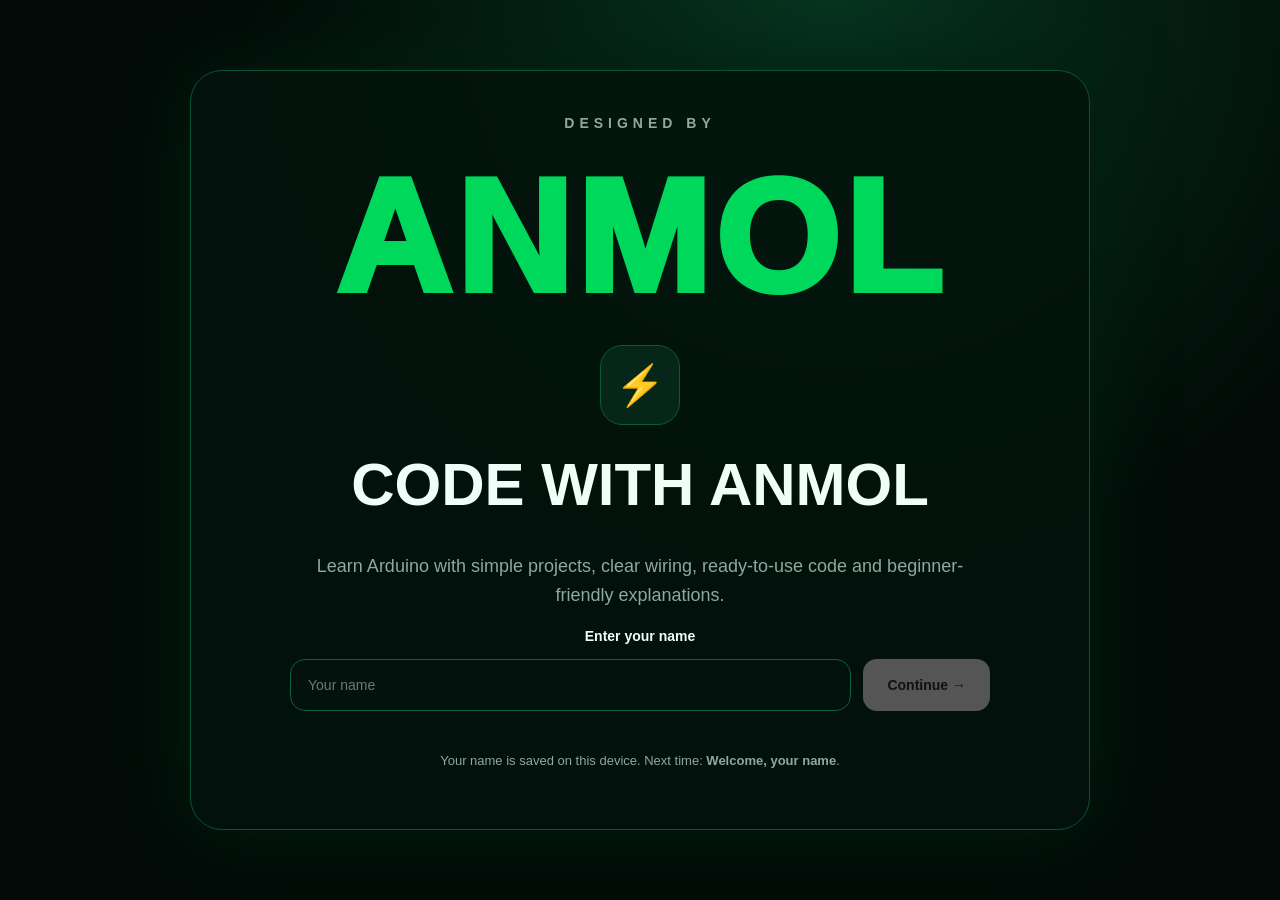
==== index.html @ 0a993381 "Update print statement from 'Hello' to 'Goodbye'" ====
<!doctype html><html lang="en"><head><meta charset="UTF-8"><meta name="viewport" content="width=device-width,initial-scale=1"><title>CODE WITH ANMOL</title><style>
:root{--bg:#03110b;--card:#061a11;--line:#08633f;--g:#00e676;--txt:#effff7;--muted:#8ea99d}*{box-sizing:border-box}body{margin:0;background:radial-gradient(circle at 65% 0,#073520,#020b07 48%);color:var(--txt);font:14px Arial,Segoe UI,sans-serif}.hidden{display:none!important}button,input,select{font:inherit}button{cursor:pointer}.intro{min-height:100vh;padding:20px;display:grid;place-items:center}.introbox{width:min(900px,100%);min-height:760px;border:1px solid #075535;border-radius:32px;background:#03130cdd;display:flex;flex-direction:column;justify-content:center;align-items:center;text-align:center;box-shadow:0 0 80px #001f12}.eyebrow{letter-spacing:5px;color:#91a99f;font-weight:800}.anmol{font-size:clamp(70px,15vw,160px);line-height:.9;font-weight:950;color:#00d85b;letter-spacing:5px;margin:35px 0}.bolt{font-size:40px;width:80px;height:80px;display:grid;place-items:center;border:1px solid #075b39;border-radius:22px;background:#062619;margin-bottom:25px}.intro h1{font-size:clamp(35px,6vw,60px);margin:0 0 15px}.intro p{max-width:700px;color:var(--muted);font-size:18px;line-height:1.6}.name{display:flex;gap:12px;width:min(700px,92%);margin-top:15px}.name input{flex:1;background:#03120c;border:1px solid var(--line);color:white;padding:17px;border-radius:15px;outline:0}.btn{border:0;border-radius:14px;padding:15px 24px;font-weight:900;background:#555;color:#111}.btn.active{background:var(--g)}.app{display:grid;grid-template-columns:220px 1fr 290px;min-height:100vh}.side{background:#02100b;border-right:1px solid #06432c;padding:18px;position:sticky;top:0;height:100vh}.brand{color:var(--g);font-size:19px;font-weight:950}.tag{color:var(--muted);font-size:12px;margin:5px 0 20px}.nav{display:grid;gap:5px}.nav button{border:0;background:transparent;color:#c8ddd5;text-align:left;padding:12px;border-radius:10px}.nav button:hover,.nav button.active{background:#073a27;color:var(--g)}.profile{position:absolute;bottom:18px;left:18px;right:18px;border:1px solid var(--line);padding:13px;border-radius:13px;color:var(--muted)}.profile b{color:#fff}.main{padding:20px;min-width:0}.top{display:flex;justify-content:space-between;align-items:center;margin-bottom:15px}.welcome{border:1px solid var(--line);background:#062218;border-radius:12px;padding:11px 16px;font-weight:800}.hero{display:flex;align-items:center;gap:30px;border:1px solid #08734a;border-radius:18px;padding:24px;background:linear-gradient(110deg,#051a11,#06301d);margin-bottom:16px}.hero h2{font-size:32px;color:var(--g);margin:8px 0}.hero p{color:var(--muted);line-height:1.6}.heroart{font-size:100px}.tools{display:grid;grid-template-columns:1fr 150px 150px;gap:10px;margin-bottom:18px}.tools input,.tools select{background:#04150e;color:#dfffee;border:1px solid var(--line);padding:12px;border-radius:11px;outline:0}.heading{display:flex;justify-content:space-between;margin:14px 0 10px}.heading h3{margin:0}.count{color:var(--muted)}.grid{display:grid;grid-template-columns:repeat(3,minmax(0,1fr));gap:14px}.card{border:1px solid #07613e;border-radius:14px;overflow:hidden;background:linear-gradient(150deg,#061c13,#03140e)}.card:hover{border-color:var(--g)}.pic{height:135px;display:grid;place-items:center;font-size:60px;background:linear-gradient(135deg,#0b3a25,#06140e)}.body{padding:13px}.badge{display:inline-block;background:var(--g);color:#00150a;border-radius:20px;padding:4px 8px;font-size:10px;font-weight:900}.card h4{margin:7px 0}.card p{color:var(--muted);line-height:1.45;font-size:12px}.chips{display:flex;flex-wrap:wrap;gap:4px}.chip{font-size:10px;color:#b8d2c7;border:1px solid #155b3d;background:#09291d;border-radius:7px;padding:4px 6px}.actions{display:flex;gap:6px;margin-top:11px}.small{flex:1;padding:8px;border:1px solid #086844;background:#061c13;color:#dfffee;border-radius:8px;font-size:11px}.small.primary{background:var(--g);color:#00150a;font-weight:900}.right{border-left:1px solid #06432c;background:#02100b;padding:18px}.sidecard{border:1px solid #08704a;background:#041810;border-radius:14px;padding:14px;margin-bottom:14px}.sidecard h3{color:var(--g);margin:0 0 10px}.status{color:#ff6969;font-size:12px;margin:7px 0}.status.ok{color:var(--g)}.connect{display:flex;gap:6px}.connect select{min-width:0;flex:1;background:#03140e;color:#fff;border:1px solid var(--line);border-radius:8px;padding:8px}.popular{display:grid;gap:5px}.popular button{border:0;background:transparent;color:#c8ddd5;text-align:left;padding:8px;border-radius:7px}.popular button:hover{background:#092a1e;color:var(--g)}.modal{position:fixed;inset:0;background:#000b;display:grid;place-items:center;padding:18px;z-index:20}.modalbox{width:min(900px,100%);max-height:92vh;overflow:auto;background:#061a11;border:1px solid #08734a;border-radius:18px;padding:20px}.modalhead{display:flex;justify-content:space-between}.close{background:#143427;color:#fff;border:0;border-radius:8px;padding:8px 12px}.details{display:grid;grid-template-columns:1fr 1fr;gap:12px}.detail{border:1px solid #075d3a;background:#03120c;border-radius:11px;padding:13px}.detail h4{color:var(--g);margin-top:0}.wire{padding:7px 0;border-bottom:1px solid #0a2d20;color:#cde3da}.code{white-space:pre;overflow:auto;background:#020b08;border-radius:9px;padding:14px;color:#c8f5dd;font:12px Consolas,monospace;line-height:1.5}.toast{position:fixed;right:18px;bottom:18px;background:#073a27;border:1px solid var(--g);padding:13px 17px;border-radius:10px;z-index:30}@media(max-width:1050px){.app{grid-template-columns:190px 1fr}.right{display:none}.grid{grid-template-columns:repeat(2,1fr)}}@media(max-width:700px){.app{display:block}.side{height:auto;position:static;border-right:0;border-bottom:1px solid #06432c}.nav{grid-template-columns:repeat(3,1fr)}.profile{display:none}.main{padding:12px}.tools{grid-template-columns:1fr}.grid{grid-template-columns:1fr}.heroart{display:none}.name{flex-direction:column}.details{grid-template-columns:1fr}}
</style></head><body>
<section id="intro" class="intro"><div class="introbox"><div class="eyebrow">DESIGNED BY</div><div class="anmol">ANMOL</div><div class="bolt">⚡</div><h1>CODE WITH ANMOL</h1><p>Learn Arduino with simple projects, clear wiring, ready-to-use code and beginner-friendly explanations.</p><b>Enter your name</b><div class="name"><input id="nameInput" placeholder="Your name" autocomplete="name"><button id="continue" class="btn" disabled>Continue →</button></div><p style="font-size:13px;margin-top:40px">Your name is saved on this device. Next time: <b>Welcome, your name</b>.</p></div></section>
<div id="app" class="app hidden"><aside class="side"><div class="brand">∞ CODE WITH ANMOL</div><div class="tag">Arduino Projects & Code Hub</div><div class="nav"><button class="active" data-cat="All">⌂ Home</button><button data-cat="All">▦ All Projects</button><button data-cat="Gate">⚙ Gates</button><button data-cat="Sensor">◉ Sensors</button><button data-cat="LED">● LEDs</button><button data-cat="Motor">◈ Motors</button><button data-cat="Display">▣ Displays</button><button data-cat="Security">♢ Security</button><button data-cat="Robot">♙ Robots</button><button data-cat="Home">⌂ Home Automation</button><button data-cat="Game">★ Games & Fun</button></div><div class="profile">👤<br><b id="sideName"></b><br><small>Your learning profile</small></div></aside>
<main class="main"><div class="top"><div class="brand">∞ CODE WITH ANMOL</div><div class="welcome">👋 Welcome, <span id="welcome"></span></div></div><section class="hero"><div style="flex:1"><b>🏠 Welcome to</b><h2>CODE WITH ANMOL</h2><p>Choose your Arduino board, pick a project, see components first, then open the complete code and wiring.</p></div><div class="heroart">🔌</div></section><div class="tools"><input id="search" placeholder="🔎 Search projects... e.g. servo gate, ultrasonic, LED"><select id="cat"><option>All</option><option>Gate</option><option>Sensor</option><option>LED</option><option>Motor</option><option>Display</option><option>Security</option><option>Robot</option><option>Home</option><option>Game</option></select><select id="board"><option>Arduino Uno</option><option>Arduino Nano</option><option>Arduino Mega</option></select></div><div class="heading"><h3>Featured & Popular Projects</h3><span id="count" class="count"></span></div><div id="grid" class="grid"></div></main>
<aside class="right"><div class="sidecard"><h3>🔌 Arduino Connection</h3><div id="status" class="status">● Not Connected</div><div class="connect"><select id="connectBoard"><option>Arduino Uno</option><option>Arduino Nano</option><option>Arduino Mega</option></select><button id="connect" class="small primary">Connect</button></div><small style="color:var(--muted);display:block;margin-top:8px">USB serial requires a supported desktop Chromium browser.</small></div><div class="sidecard"><h3>🔥 Popular Projects</h3><div id="popular" class="popular"></div></div><div class="sidecard"><h3>💡 New Projects</h3><div class="popular"><button>Smart Home Automation ›</button><button>Bluetooth LED Control ›</button><button>RFID Door Lock ›</button><button>Soil Moisture Detector ›</button><button>Mini Weather Station ›</button></div></div><div class="sidecard" style="text-align:center"><div style="font-size:38px">∞</div><b style="color:var(--g)">100+ PROJECT IDEAS</b><br><small style="color:var(--muted)">Free for everyone</small></div></aside></div>
<div id="modal" class="modal hidden"><div class="modalbox"><div class="modalhead"><div><span id="mbadge" class="badge"></span><h2 id="mtitle"></h2><p id="mdesc" style="color:var(--muted)"></p></div><button class="close" onclick="closeModal()">✕</button></div><div class="details"><div class="detail"><h4>🧰 Components</h4><div id="mcomp"></div></div><div class="detail"><h4>📌 How it works</h4><p id="mhow" style="color:#a7c3b7;line-height:1.6"></p></div></div><div class="detail" style="margin-top:12px"><h4>🔌 Wiring</h4><div id="mwire"></div></div><div class="detail" style="margin-top:12px"><h4>💻 Arduino Code</h4><pre id="mcode" class="code"></pre></div><button class="btn active" style="margin-top:12px" onclick="copyCode()">Copy Code</button></div></div><div id="toast" class="toast hidden"></div>
<script>
const P=[
['Servo Gate + 1 Ultrasonic','Gate','🚧','Automatic gate opens when an object comes near.',['Arduino Uno','Servo SG90','HC-SR04','Jumper wires'],['HC-SR04 VCC → 5V','HC-SR04 GND → GND','TRIG → D10','ECHO → D11','Servo signal → D9','Servo GND → GND'],`#include <Servo.h>\nServo gate;\nconst int trig=10,echo=11;\nvoid setup(){gate.attach(9);pinMode(trig,OUTPUT);pinMode(echo,INPUT);gate.write(0);}\nvoid loop(){\n digitalWrite(trig,LOW);delayMicroseconds(2);digitalWrite(trig,HIGH);delayMicroseconds(10);digitalWrite(trig,LOW);\n long us=pulseIn(echo,HIGH,30000); long cm=us*0.034/2;\n if(cm>0&&cm<30){gate.write(90);delay(1500);}else gate.write(0);\n}`],
['Servo Gate + 2 Ultrasonic','Gate','🚪','Two sensors detect vehicles from both sides.',['Arduino Uno','Servo','2 × HC-SR04','Jumper wires'],['Sensor 1 TRIG → D10','Sensor 1 ECHO → D11','Sensor 2 TRIG → D8','Sensor 2 ECHO → D12','Servo signal → D9','All GND → GND'],`#include <Servo.h>\nServo gate;\nlong cm(int t,int e){digitalWrite(t,LOW);delayMicroseconds(2);digitalWrite(t,HIGH);delayMicroseconds(10);digitalWrite(t,LOW);long u=pulseIn(e,HIGH,30000);return u?u*.034/2:999;}\nvoid setup(){gate.attach(9);pinMode(10,OUTPUT);pinMode(11,INPUT);pinMode(8,OUTPUT);pinMode(12,INPUT);gate.write(0);}\nvoid loop(){long a=cm(10,11),b=cm(8,12);if(a<30||b<30){gate.write(90);delay(1500);}else gate.write(0);}`],
['Automatic Street Light','LED','💡','LED turns on automatically when it gets dark.',['Arduino Uno','LDR','10k resistor','LED','220Ω resistor'],['LDR → 5V','LDR junction → A0','10k resistor A0 → GND','LED anode → D9 via 220Ω','LED cathode → GND'],`const int ldr=A0,led=9;\nvoid setup(){pinMode(led,OUTPUT);}\nvoid loop(){int light=analogRead(ldr);digitalWrite(led,light<500);delay(100);}`],
['Rain Detector + Buzzer','Sensor','🌧️','Detect rain and activate a buzzer.',['Arduino Uno','Rain sensor','Buzzer','LED'],['Rain VCC → 5V','Rain GND → GND','Rain AO → A0','Buzzer + → D8','Buzzer − → GND','LED anode → D9 via 220Ω'],`const int rain=A0,buzzer=8,led=9;\nvoid setup(){pinMode(buzzer,OUTPUT);pinMode(led,OUTPUT);}\nvoid loop(){bool wet=analogRead(rain)<600;digitalWrite(buzzer,wet);digitalWrite(led,wet);delay(200);}`],
['Ultrasonic Distance Meter','Sensor','📏','Measure distance using HC-SR04.',['Arduino Uno','HC-SR04','Serial Monitor'],['VCC → 5V','GND → GND','TRIG → D10','ECHO → D11'],`const int t=10,e=11;\nvoid setup(){pinMode(t,OUTPUT);pinMode(e,INPUT);Serial.begin(9600);}\nvoid loop(){digitalWrite(t,LOW);delayMicroseconds(2);digitalWrite(t,HIGH);delayMicroseconds(10);digitalWrite(t,LOW);long u=pulseIn(e,HIGH,30000);Serial.println(u*.034/2);delay(300);}`],
['Traffic Light','LED','🚦','Simple red, yellow and green traffic light.',['Arduino Uno','3 LEDs','3 × 220Ω resistors'],['Red → D8 via 220Ω','Yellow → D9 via 220Ω','Green → D10 via 220Ω','Cathodes → GND'],`int R=8,Y=9,G=10;\nvoid setup(){pinMode(R,OUTPUT);pinMode(Y,OUTPUT);pinMode(G,OUTPUT);}\nvoid loop(){digitalWrite(G,HIGH);delay(5000);digitalWrite(G,LOW);digitalWrite(Y,HIGH);delay(1500);digitalWrite(Y,LOW);digitalWrite(R,HIGH);delay(5000);digitalWrite(R,LOW);}`],
['Servo Motor Tester','Motor','⚙️','Control a servo with a potentiometer.',['Arduino Uno','Servo SG90','10k potentiometer'],['Pot middle → A0','Pot outer → 5V/GND','Servo signal → D9','Servo GND → GND'],`#include <Servo.h>\nServo s;\nvoid setup(){s.attach(9);}\nvoid loop(){s.write(map(analogRead(A0),0,1023,0,180));delay(15);}`],
['Button Controlled LED','LED','🔘','Press a button to turn an LED on.',['Arduino Uno','Push button','LED','220Ω resistor'],['Button → D2 and GND','LED anode → D9 via 220Ω','LED cathode → GND'],`const int b=2,led=9;\nvoid setup(){pinMode(b,INPUT_PULLUP);pinMode(led,OUTPUT);}\nvoid loop(){digitalWrite(led,digitalRead(b)==LOW);}`],
['PIR Motion Alarm','Security','🚨','Detect motion and sound a buzzer.',['Arduino Uno','PIR HC-SR501','Buzzer','LED'],['PIR VCC → 5V','PIR GND → GND','PIR OUT → D2','Buzzer + → D8','LED → D9 via 220Ω'],`const int pir=2,bz=8,led=9;\nvoid setup(){pinMode(pir,INPUT);pinMode(bz,OUTPUT);pinMode(led,OUTPUT);}\nvoid loop(){bool m=digitalRead(pir);digitalWrite(bz,m);digitalWrite(led,m);}`],
['Soil Moisture Detector','Home','🌱','Warn when a plant needs water.',['Arduino Uno','Soil sensor','LED','Buzzer'],['Sensor VCC → 5V','GND → GND','AO → A0','LED → D9 via 220Ω','Buzzer → D8'],`int soil=A0;\nvoid setup(){pinMode(8,OUTPUT);pinMode(9,OUTPUT);}\nvoid loop(){bool dry=analogRead(soil)>650;digitalWrite(8,dry);digitalWrite(9,dry);}`],
['Potentiometer LED Dimmer','LED','🎚️','Use a knob to control LED brightness.',['Arduino Uno','10k potentiometer','LED','220Ω resistor'],['Pot middle → A0','Pot outer → 5V/GND','LED anode → D9 via 220Ω','LED cathode → GND'],`void setup(){pinMode(9,OUTPUT);}\nvoid loop(){analogWrite(9,map(analogRead(A0),0,1023,0,255));}`],
['Automatic Door PIR + Servo','Security','🚪','Motion opens a small servo door.',['Arduino Uno','PIR sensor','Servo'],['PIR VCC → 5V','PIR GND → GND','PIR OUT → D2','Servo signal → D9','Servo GND → GND'],`#include <Servo.h>\nServo door;\nvoid setup(){door.attach(9);pinMode(2,INPUT);door.write(0);}\nvoid loop(){if(digitalRead(2)){door.write(90);delay(2500);door.write(0);}}`],
['RGB LED Color Mixer','LED','🌈','Mix RGB channels using potentiometers.',['Arduino Uno','RGB LED','3 × 220Ω','3 potentiometers'],['R → D9 via 220Ω','G → D10 via 220Ω','B → D11 via 220Ω','Pot wipers → A0,A1,A2','Common cathode → GND'],`void setup(){pinMode(9,OUTPUT);pinMode(10,OUTPUT);pinMode(11,OUTPUT);}\nvoid loop(){analogWrite(9,map(analogRead(A0),0,1023,0,255));analogWrite(10,map(analogRead(A1),0,1023,0,255));analogWrite(11,map(analogRead(A2),0,1023,0,255));}`],
['Buzzer Doorbell','Home','🔔','Press a button to play a doorbell tone.',['Arduino Uno','Push button','Buzzer'],['Button → D2 and GND','Buzzer + → D8','Buzzer − → GND'],`void setup(){pinMode(2,INPUT_PULLUP);}\nvoid loop(){if(!digitalRead(2)){tone(8,1000,200);delay(220);tone(8,1400,250);delay(300);}}`],
['Parking Sensor','Sensor','🅿️','Distance warning using LEDs and buzzer.',['Arduino Uno','HC-SR04','3 LEDs','Buzzer'],['TRIG → D10','ECHO → D11','Green → D5','Yellow → D6','Red → D7','Buzzer → D8'],`long cm(){digitalWrite(10,LOW);delayMicroseconds(2);digitalWrite(10,HIGH);delayMicroseconds(10);digitalWrite(10,LOW);return pulseIn(11,HIGH)*.034/2;}\nvoid setup(){pinMode(10,OUTPUT);pinMode(11,INPUT);for(int p=5;p<=8;p++)pinMode(p,OUTPUT);}\nvoid loop(){long d=cm();for(int p=5;p<=7;p++)digitalWrite(p,LOW);noTone(8);if(d<10){digitalWrite(7,HIGH);tone(8,1500);}else if(d<25)digitalWrite(6,HIGH);else digitalWrite(5,HIGH);}`],
['LED Chase Effect','Game','✨','Eight LEDs create a running light.',['Arduino Uno','8 LEDs','8 × 220Ω resistors'],['LEDs anodes → D2-D9 via 220Ω','Cathodes → GND'],`int p[]={2,3,4,5,6,7,8,9};\nvoid setup(){for(int i=0;i<8;i++)pinMode(p[i],OUTPUT);}\nvoid loop(){for(int i=0;i<8;i++){digitalWrite(p[i],1);delay(80);digitalWrite(p[i],0);}for(int i=6;i>0;i--){digitalWrite(p[i],1);delay(80);digitalWrite(p[i],0);}}`],
['Touch Sensor LED','Home','👆','Touch TTP223 to switch an LED.',['Arduino Uno','TTP223','LED','220Ω resistor'],['TTP223 VCC → 5V','GND → GND','OUT → D2','LED → D9 via 220Ω'],`void setup(){pinMode(2,INPUT);pinMode(9,OUTPUT);}\nvoid loop(){digitalWrite(9,digitalRead(2));}`],
['Servo Sweep','Motor','🔄','Smoothly move a servo from 0 to 180 degrees.',['Arduino Uno','Servo SG90'],['Signal → D9','VCC → 5V/external supply','GND → GND'],`#include <Servo.h>\nServo s;\nvoid setup(){s.attach(9);}\nvoid loop(){for(int a=0;a<=180;a++){s.write(a);delay(10);}for(int a=180;a>=0;a--){s.write(a);delay(10);}}`],
['Serial LED Control','Game','⌨️','Type ON or OFF in Serial Monitor.',['Arduino Uno','LED','220Ω resistor'],['LED anode → D13','LED cathode → GND'],`void setup(){pinMode(13,OUTPUT);Serial.begin(9600);}\nvoid loop(){if(Serial.available()){String s=Serial.readStringUntil('\\n');s.trim();s.toUpperCase();if(s=="ON")digitalWrite(13,HIGH);if(s=="OFF")digitalWrite(13,LOW);}}`],
['DHT11 Temperature Monitor','Display','🌡️','Read temperature and humidity from DHT11.',['Arduino Uno','DHT11','16x2 LCD optional'],['DHT VCC → 5V','DHT GND → GND','DHT DATA → D2'],`// Install the DHT sensor library first.\n#include <DHT.h>\nDHT dht(2,DHT11);\nvoid setup(){Serial.begin(9600);dht.begin();}\nvoid loop(){Serial.print("Temp: ");Serial.println(dht.readTemperature());delay(2000);}`],
['Bluetooth LED Control','Home','📱','Control an LED from a Bluetooth serial module.',['Arduino Uno','HC-05/HC-06','LED','220Ω resistor'],['HC-05 VCC → 5V','GND → GND','TX → Arduino RX (use proper level shifting as needed)','LED → D13'],`void setup(){pinMode(13,OUTPUT);Serial.begin(9600);}\nvoid loop(){if(Serial.available()){char c=Serial.read();if(c=='1')digitalWrite(13,HIGH);if(c=='0')digitalWrite(13,LOW);}}`],
['Line Following Robot','Robot','🤖','Basic two-sensor line follower using an L298N.',['Arduino Uno','L298N','2 IR sensors','2 DC motors','Battery'],['IR left OUT → D2','IR right OUT → D3','L298N IN1/IN2 → D8/D9','L298N IN3/IN4 → D10/D11','Motor outputs → motors','Common GND → GND'],`const int L=2,R=3;\nvoid setup(){pinMode(L,INPUT);pinMode(R,INPUT);for(int p=8;p<=11;p++)pinMode(p,OUTPUT);}\nvoid loop(){int l=digitalRead(L),r=digitalRead(R);if(l==0&&r==0)forward();else if(l==0)left();else if(r==0)right();else stopMotors();}\nvoid forward(){digitalWrite(8,1);digitalWrite(9,0);digitalWrite(10,1);digitalWrite(11,0);}\nvoid left(){digitalWrite(8,0);digitalWrite(9,0);digitalWrite(10,1);digitalWrite(11,0);}\nvoid right(){digitalWrite(8,1);digitalWrite(9,0);digitalWrite(10,0);digitalWrite(11,0);}\nvoid stopMotors(){for(int p=8;p<=11;p++)digitalWrite(p,0);}`]
];
let codeNow='';const intro=document.getElementById('intro'),app=document.getElementById('app');function enter(n){localStorage.setItem('anmolName',n);document.getElementById('welcome').textContent=n;document.getElementById('sideName').textContent=n.toUpperCase();intro.classList.add('hidden');app.classList.remove('hidden')};const old=localStorage.getItem('anmolName');if(old)enter(old);document.getElementById('nameInput').oninput=e=>{document.getElementById('continue').disabled=!e.target.value.trim();document.getElementById('continue').classList.toggle('active',!!e.target.value.trim())};document.getElementById('continue').onclick=()=>enter(document.getElementById('nameInput').value.trim());
const grid=document.getElementById('grid'),search=document.getElementById('search'),cat=document.getElementById('cat');function render(){let q=search.value.toLowerCase(),c=cat.value;let list=P.filter(x=>(c==='All'||x[1]===c)&&(x[0].toLowerCase().includes(q)||x[3].toLowerCase().includes(q)||x[4].join(' ').toLowerCase().includes(q)));document.getElementById('count').textContent=list.length+' projects';grid.innerHTML=list.map((p,i)=>`<article class="card"><div class="pic">${p[2]}</div><div class="body">${i<4?'<span class="badge">FEATURED</span>':''}<h4>${p[0]}</h4><p>${p[3]}</p><b style="font-size:11px">🧰 Components</b><div class="chips">${p[4].map(x=>`<span class="chip">${x}</span>`).join('')}</div><div class="actions"><button class="small" onclick="openProject(${P.indexOf(p)})">📄 Code</button><button class="small" onclick="openProject(${P.indexOf(p)})">🔌 Wiring</button><button class="small primary" onclick="openProject(${P.indexOf(p)})">View →</button></div></div></article>`).join('')||'<div style="grid-column:1/-1" class="detail">No project found.</div>'}search.oninput=render;cat.onchange=render;document.querySelectorAll('.nav button').forEach(b=>b.onclick=()=>{document.querySelectorAll('.nav button').forEach(x=>x.classList.remove('active'));b.classList.add('active');cat.value=b.dataset.cat;render()});
function openProject(i){let p=P[i];document.getElementById('mbadge').textContent=p[1];document.getElementById('mtitle').textContent=p[0];document.getElementById('mdesc').textContent=p[3];document.getElementById('mcomp').innerHTML=p[4].map(x=>`<span class="chip" style="display:inline-block;margin:3px">${x}</span>`).join('');document.getElementById('mhow').textContent='Connect the components exactly as shown, select your board, upload the code, then test the project step by step.';document.getElementById('mwire').innerHTML=p[5].map(x=>`<div class="wire">🔗 ${x}</div>`).join('');document.getElementById('mcode').textContent=p[6];codeNow=p[6];document.getElementById('modal').classList.remove('hidden')}function closeModal(){document.getElementById('modal').classList.add('hidden')}function copyCode(){navigator.clipboard?.writeText(codeNow);toast('Code copied!')}function toast(s){let t=document.getElementById('toast');t.textContent=s;t.classList.remove('hidden');setTimeout(()=>t.classList.add('hidden'),2000)}document.getElementById('popular').innerHTML=P.slice(0,5).map((p,i)=>`<button onclick="openProject(${i})">${p[2]} ${p[0]} ›</button>`).join('');
let port=null;document.getElementById('connect').onclick=async()=>{if(!('serial' in navigator)){toast('Web Serial is not supported here. Use Chrome/Edge on desktop.');return}try{if(port){await port.close();port=null;document.getElementById('status').textContent='● Not Connected';document.getElementById('status').classList.remove('ok');document.getElementById('connect').textContent='Connect';return}port=await navigator.serial.requestPort();await port.open({baudRate:9600});document.getElementById('status').textContent='● Arduino Connected';document.getElementById('status').classList.add('ok');document.getElementById('connect').textContent='Disconnect';toast('Your Arduino is connected!')}catch(e){toast('Connection cancelled or failed.')}};
render();
</script></body></html>
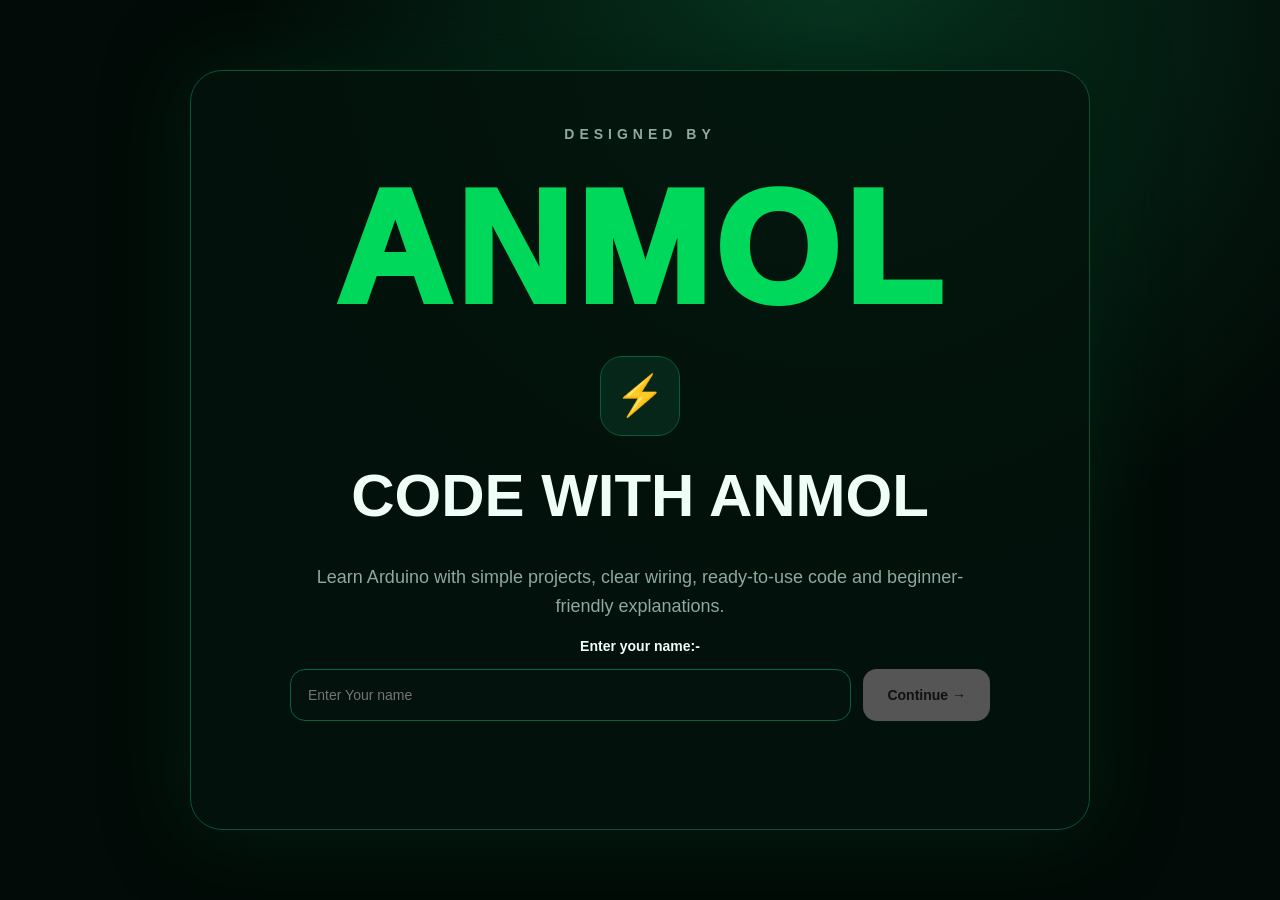
==== commit dd421419: "Revise intro section and update sidebar project ideas Updated the introduction section and adjusted " ====
--- a/index.html
+++ b/index.html
@@ -1,10 +1,10 @@
 <!doctype html><html lang="en"><head><meta charset="UTF-8"><meta name="viewport" content="width=device-width,initial-scale=1"><title>CODE WITH ANMOL</title><style>
 :root{--bg:#03110b;--card:#061a11;--line:#08633f;--g:#00e676;--txt:#effff7;--muted:#8ea99d}*{box-sizing:border-box}body{margin:0;background:radial-gradient(circle at 65% 0,#073520,#020b07 48%);color:var(--txt);font:14px Arial,Segoe UI,sans-serif}.hidden{display:none!important}button,input,select{font:inherit}button{cursor:pointer}.intro{min-height:100vh;padding:20px;display:grid;place-items:center}.introbox{width:min(900px,100%);min-height:760px;border:1px solid #075535;border-radius:32px;background:#03130cdd;display:flex;flex-direction:column;justify-content:center;align-items:center;text-align:center;box-shadow:0 0 80px #001f12}.eyebrow{letter-spacing:5px;color:#91a99f;font-weight:800}.anmol{font-size:clamp(70px,15vw,160px);line-height:.9;font-weight:950;color:#00d85b;letter-spacing:5px;margin:35px 0}.bolt{font-size:40px;width:80px;height:80px;display:grid;place-items:center;border:1px solid #075b39;border-radius:22px;background:#062619;margin-bottom:25px}.intro h1{font-size:clamp(35px,6vw,60px);margin:0 0 15px}.intro p{max-width:700px;color:var(--muted);font-size:18px;line-height:1.6}.name{display:flex;gap:12px;width:min(700px,92%);margin-top:15px}.name input{flex:1;background:#03120c;border:1px solid var(--line);color:white;padding:17px;border-radius:15px;outline:0}.btn{border:0;border-radius:14px;padding:15px 24px;font-weight:900;background:#555;color:#111}.btn.active{background:var(--g)}.app{display:grid;grid-template-columns:220px 1fr 290px;min-height:100vh}.side{background:#02100b;border-right:1px solid #06432c;padding:18px;position:sticky;top:0;height:100vh}.brand{color:var(--g);font-size:19px;font-weight:950}.tag{color:var(--muted);font-size:12px;margin:5px 0 20px}.nav{display:grid;gap:5px}.nav button{border:0;background:transparent;color:#c8ddd5;text-align:left;padding:12px;border-radius:10px}.nav button:hover,.nav button.active{background:#073a27;color:var(--g)}.profile{position:absolute;bottom:18px;left:18px;right:18px;border:1px solid var(--line);padding:13px;border-radius:13px;color:var(--muted)}.profile b{color:#fff}.main{padding:20px;min-width:0}.top{display:flex;justify-content:space-between;align-items:center;margin-bottom:15px}.welcome{border:1px solid var(--line);background:#062218;border-radius:12px;padding:11px 16px;font-weight:800}.hero{display:flex;align-items:center;gap:30px;border:1px solid #08734a;border-radius:18px;padding:24px;background:linear-gradient(110deg,#051a11,#06301d);margin-bottom:16px}.hero h2{font-size:32px;color:var(--g);margin:8px 0}.hero p{color:var(--muted);line-height:1.6}.heroart{font-size:100px}.tools{display:grid;grid-template-columns:1fr 150px 150px;gap:10px;margin-bottom:18px}.tools input,.tools select{background:#04150e;color:#dfffee;border:1px solid var(--line);padding:12px;border-radius:11px;outline:0}.heading{display:flex;justify-content:space-between;margin:14px 0 10px}.heading h3{margin:0}.count{color:var(--muted)}.grid{display:grid;grid-template-columns:repeat(3,minmax(0,1fr));gap:14px}.card{border:1px solid #07613e;border-radius:14px;overflow:hidden;background:linear-gradient(150deg,#061c13,#03140e)}.card:hover{border-color:var(--g)}.pic{height:135px;display:grid;place-items:center;font-size:60px;background:linear-gradient(135deg,#0b3a25,#06140e)}.body{padding:13px}.badge{display:inline-block;background:var(--g);color:#00150a;border-radius:20px;padding:4px 8px;font-size:10px;font-weight:900}.card h4{margin:7px 0}.card p{color:var(--muted);line-height:1.45;font-size:12px}.chips{display:flex;flex-wrap:wrap;gap:4px}.chip{font-size:10px;color:#b8d2c7;border:1px solid #155b3d;background:#09291d;border-radius:7px;padding:4px 6px}.actions{display:flex;gap:6px;margin-top:11px}.small{flex:1;padding:8px;border:1px solid #086844;background:#061c13;color:#dfffee;border-radius:8px;font-size:11px}.small.primary{background:var(--g);color:#00150a;font-weight:900}.right{border-left:1px solid #06432c;background:#02100b;padding:18px}.sidecard{border:1px solid #08704a;background:#041810;border-radius:14px;padding:14px;margin-bottom:14px}.sidecard h3{color:var(--g);margin:0 0 10px}.status{color:#ff6969;font-size:12px;margin:7px 0}.status.ok{color:var(--g)}.connect{display:flex;gap:6px}.connect select{min-width:0;flex:1;background:#03140e;color:#fff;border:1px solid var(--line);border-radius:8px;padding:8px}.popular{display:grid;gap:5px}.popular button{border:0;background:transparent;color:#c8ddd5;text-align:left;padding:8px;border-radius:7px}.popular button:hover{background:#092a1e;color:var(--g)}.modal{position:fixed;inset:0;background:#000b;display:grid;place-items:center;padding:18px;z-index:20}.modalbox{width:min(900px,100%);max-height:92vh;overflow:auto;background:#061a11;border:1px solid #08734a;border-radius:18px;padding:20px}.modalhead{display:flex;justify-content:space-between}.close{background:#143427;color:#fff;border:0;border-radius:8px;padding:8px 12px}.details{display:grid;grid-template-columns:1fr 1fr;gap:12px}.detail{border:1px solid #075d3a;background:#03120c;border-radius:11px;padding:13px}.detail h4{color:var(--g);margin-top:0}.wire{padding:7px 0;border-bottom:1px solid #0a2d20;color:#cde3da}.code{white-space:pre;overflow:auto;background:#020b08;border-radius:9px;padding:14px;color:#c8f5dd;font:12px Consolas,monospace;line-height:1.5}.toast{position:fixed;right:18px;bottom:18px;background:#073a27;border:1px solid var(--g);padding:13px 17px;border-radius:10px;z-index:30}@media(max-width:1050px){.app{grid-template-columns:190px 1fr}.right{display:none}.grid{grid-template-columns:repeat(2,1fr)}}@media(max-width:700px){.app{display:block}.side{height:auto;position:static;border-right:0;border-bottom:1px solid #06432c}.nav{grid-template-columns:repeat(3,1fr)}.profile{display:none}.main{padding:12px}.tools{grid-template-columns:1fr}.grid{grid-template-columns:1fr}.heroart{display:none}.name{flex-direction:column}.details{grid-template-columns:1fr}}
 </style></head><body>
-<section id="intro" class="intro"><div class="introbox"><div class="eyebrow">DESIGNED BY</div><div class="anmol">ANMOL</div><div class="bolt">⚡</div><h1>CODE WITH ANMOL</h1><p>Learn Arduino with simple projects, clear wiring, ready-to-use code and beginner-friendly explanations.</p><b>Enter your name</b><div class="name"><input id="nameInput" placeholder="Your name" autocomplete="name"><button id="continue" class="btn" disabled>Continue →</button></div><p style="font-size:13px;margin-top:40px">Your name is saved on this device. Next time: <b>Welcome, your name</b>.</p></div></section>
+<section id="intro" class="intro"><div class="introbox"><div class="eyebrow">DESIGNED BY</div><div class="anmol">ANMOL</div><div class="bolt">⚡</div><h1>CODE WITH ANMOL</h1><p>Learn Arduino with simple projects, clear wiring, ready-to-use code and beginner-friendly explanations.</p><b>Enter your name:-</b><div class="name"><input id="nameInput" placeholder="Enter Your name" autocomplete="name"><button id="continue" class="btn" disabled>Continue →</button></div><p style="font-size:13px;margin-top:40px"> <b></b></p></div></section>
 <div id="app" class="app hidden"><aside class="side"><div class="brand">∞ CODE WITH ANMOL</div><div class="tag">Arduino Projects & Code Hub</div><div class="nav"><button class="active" data-cat="All">⌂ Home</button><button data-cat="All">▦ All Projects</button><button data-cat="Gate">⚙ Gates</button><button data-cat="Sensor">◉ Sensors</button><button data-cat="LED">● LEDs</button><button data-cat="Motor">◈ Motors</button><button data-cat="Display">▣ Displays</button><button data-cat="Security">♢ Security</button><button data-cat="Robot">♙ Robots</button><button data-cat="Home">⌂ Home Automation</button><button data-cat="Game">★ Games & Fun</button></div><div class="profile">👤<br><b id="sideName"></b><br><small>Your learning profile</small></div></aside>
 <main class="main"><div class="top"><div class="brand">∞ CODE WITH ANMOL</div><div class="welcome">👋 Welcome, <span id="welcome"></span></div></div><section class="hero"><div style="flex:1"><b>🏠 Welcome to</b><h2>CODE WITH ANMOL</h2><p>Choose your Arduino board, pick a project, see components first, then open the complete code and wiring.</p></div><div class="heroart">🔌</div></section><div class="tools"><input id="search" placeholder="🔎 Search projects... e.g. servo gate, ultrasonic, LED"><select id="cat"><option>All</option><option>Gate</option><option>Sensor</option><option>LED</option><option>Motor</option><option>Display</option><option>Security</option><option>Robot</option><option>Home</option><option>Game</option></select><select id="board"><option>Arduino Uno</option><option>Arduino Nano</option><option>Arduino Mega</option></select></div><div class="heading"><h3>Featured & Popular Projects</h3><span id="count" class="count"></span></div><div id="grid" class="grid"></div></main>
-<aside class="right"><div class="sidecard"><h3>🔌 Arduino Connection</h3><div id="status" class="status">● Not Connected</div><div class="connect"><select id="connectBoard"><option>Arduino Uno</option><option>Arduino Nano</option><option>Arduino Mega</option></select><button id="connect" class="small primary">Connect</button></div><small style="color:var(--muted);display:block;margin-top:8px">USB serial requires a supported desktop Chromium browser.</small></div><div class="sidecard"><h3>🔥 Popular Projects</h3><div id="popular" class="popular"></div></div><div class="sidecard"><h3>💡 New Projects</h3><div class="popular"><button>Smart Home Automation ›</button><button>Bluetooth LED Control ›</button><button>RFID Door Lock ›</button><button>Soil Moisture Detector ›</button><button>Mini Weather Station ›</button></div></div><div class="sidecard" style="text-align:center"><div style="font-size:38px">∞</div><b style="color:var(--g)">100+ PROJECT IDEAS</b><br><small style="color:var(--muted)">Free for everyone</small></div></aside></div>
+<aside class="right"><div class="sidecard"><h3>🔌 Arduino Connection</h3><div id="status" class="status">● Not Connected</div><div class="connect"><select id="connectBoard"><option>Arduino Uno</option><option>Arduino Nano</option><option>Arduino Mega</option></select><button id="connect" class="small primary">Connect</button></div><small style="color:var(--muted);display:block;margin-top:8px">USB serial requires a supported desktop Chromium browser.</small></div><div class="sidecard"><h3>🔥 Popular Projects</h3><div id="popular" class="popular"></div></div><div class="sidecard"><h3>💡 New Projects</h3><div class="popular"><button>Smart Home Automation ›</button><button>Bluetooth LED Control ›</button><button>RFID Door Lock ›</button><button>Soil Moisture Detector ›</button><button>Mini Weather Station ›</button></div></div><div class="sidecard" style="text-align:center"><div style="font-size:38px">∞</div><b style="color:var(--g)">10+ PROJECT IDEAS</b><br><small style="color:var(--muted)">Free for everyone</small></div></aside></div>
 <div id="modal" class="modal hidden"><div class="modalbox"><div class="modalhead"><div><span id="mbadge" class="badge"></span><h2 id="mtitle"></h2><p id="mdesc" style="color:var(--muted)"></p></div><button class="close" onclick="closeModal()">✕</button></div><div class="details"><div class="detail"><h4>🧰 Components</h4><div id="mcomp"></div></div><div class="detail"><h4>📌 How it works</h4><p id="mhow" style="color:#a7c3b7;line-height:1.6"></p></div></div><div class="detail" style="margin-top:12px"><h4>🔌 Wiring</h4><div id="mwire"></div></div><div class="detail" style="margin-top:12px"><h4>💻 Arduino Code</h4><pre id="mcode" class="code"></pre></div><button class="btn active" style="margin-top:12px" onclick="copyCode()">Copy Code</button></div></div><div id="toast" class="toast hidden"></div>
 <script>
 const P=[
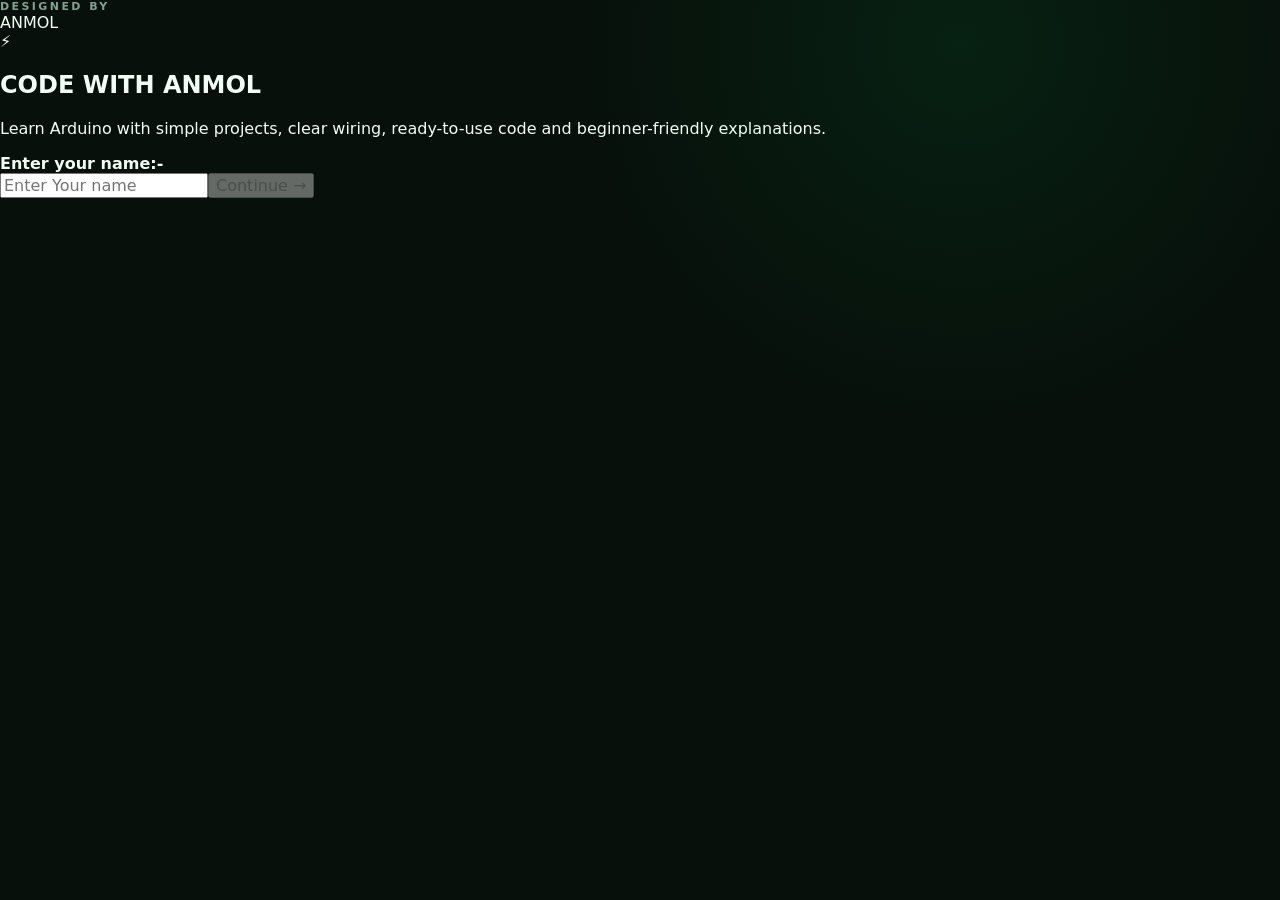
==== commit 46cea379: "Refactor index.html for improved layout and styling Refactor HTML structure and update styling for b" ====
--- a/index.html
+++ b/index.html
@@ -1,39 +1,9 @@
-<!doctype html><html lang="en"><head><meta charset="UTF-8"><meta name="viewport" content="width=device-width,initial-scale=1"><title>CODE WITH ANMOL</title><style>
-:root{--bg:#03110b;--card:#061a11;--line:#08633f;--g:#00e676;--txt:#effff7;--muted:#8ea99d}*{box-sizing:border-box}body{margin:0;background:radial-gradient(circle at 65% 0,#073520,#020b07 48%);color:var(--txt);font:14px Arial,Segoe UI,sans-serif}.hidden{display:none!important}button,input,select{font:inherit}button{cursor:pointer}.intro{min-height:100vh;padding:20px;display:grid;place-items:center}.introbox{width:min(900px,100%);min-height:760px;border:1px solid #075535;border-radius:32px;background:#03130cdd;display:flex;flex-direction:column;justify-content:center;align-items:center;text-align:center;box-shadow:0 0 80px #001f12}.eyebrow{letter-spacing:5px;color:#91a99f;font-weight:800}.anmol{font-size:clamp(70px,15vw,160px);line-height:.9;font-weight:950;color:#00d85b;letter-spacing:5px;margin:35px 0}.bolt{font-size:40px;width:80px;height:80px;display:grid;place-items:center;border:1px solid #075b39;border-radius:22px;background:#062619;margin-bottom:25px}.intro h1{font-size:clamp(35px,6vw,60px);margin:0 0 15px}.intro p{max-width:700px;color:var(--muted);font-size:18px;line-height:1.6}.name{display:flex;gap:12px;width:min(700px,92%);margin-top:15px}.name input{flex:1;background:#03120c;border:1px solid var(--line);color:white;padding:17px;border-radius:15px;outline:0}.btn{border:0;border-radius:14px;padding:15px 24px;font-weight:900;background:#555;color:#111}.btn.active{background:var(--g)}.app{display:grid;grid-template-columns:220px 1fr 290px;min-height:100vh}.side{background:#02100b;border-right:1px solid #06432c;padding:18px;position:sticky;top:0;height:100vh}.brand{color:var(--g);font-size:19px;font-weight:950}.tag{color:var(--muted);font-size:12px;margin:5px 0 20px}.nav{display:grid;gap:5px}.nav button{border:0;background:transparent;color:#c8ddd5;text-align:left;padding:12px;border-radius:10px}.nav button:hover,.nav button.active{background:#073a27;color:var(--g)}.profile{position:absolute;bottom:18px;left:18px;right:18px;border:1px solid var(--line);padding:13px;border-radius:13px;color:var(--muted)}.profile b{color:#fff}.main{padding:20px;min-width:0}.top{display:flex;justify-content:space-between;align-items:center;margin-bottom:15px}.welcome{border:1px solid var(--line);background:#062218;border-radius:12px;padding:11px 16px;font-weight:800}.hero{display:flex;align-items:center;gap:30px;border:1px solid #08734a;border-radius:18px;padding:24px;background:linear-gradient(110deg,#051a11,#06301d);margin-bottom:16px}.hero h2{font-size:32px;color:var(--g);margin:8px 0}.hero p{color:var(--muted);line-height:1.6}.heroart{font-size:100px}.tools{display:grid;grid-template-columns:1fr 150px 150px;gap:10px;margin-bottom:18px}.tools input,.tools select{background:#04150e;color:#dfffee;border:1px solid var(--line);padding:12px;border-radius:11px;outline:0}.heading{display:flex;justify-content:space-between;margin:14px 0 10px}.heading h3{margin:0}.count{color:var(--muted)}.grid{display:grid;grid-template-columns:repeat(3,minmax(0,1fr));gap:14px}.card{border:1px solid #07613e;border-radius:14px;overflow:hidden;background:linear-gradient(150deg,#061c13,#03140e)}.card:hover{border-color:var(--g)}.pic{height:135px;display:grid;place-items:center;font-size:60px;background:linear-gradient(135deg,#0b3a25,#06140e)}.body{padding:13px}.badge{display:inline-block;background:var(--g);color:#00150a;border-radius:20px;padding:4px 8px;font-size:10px;font-weight:900}.card h4{margin:7px 0}.card p{color:var(--muted);line-height:1.45;font-size:12px}.chips{display:flex;flex-wrap:wrap;gap:4px}.chip{font-size:10px;color:#b8d2c7;border:1px solid #155b3d;background:#09291d;border-radius:7px;padding:4px 6px}.actions{display:flex;gap:6px;margin-top:11px}.small{flex:1;padding:8px;border:1px solid #086844;background:#061c13;color:#dfffee;border-radius:8px;font-size:11px}.small.primary{background:var(--g);color:#00150a;font-weight:900}.right{border-left:1px solid #06432c;background:#02100b;padding:18px}.sidecard{border:1px solid #08704a;background:#041810;border-radius:14px;padding:14px;margin-bottom:14px}.sidecard h3{color:var(--g);margin:0 0 10px}.status{color:#ff6969;font-size:12px;margin:7px 0}.status.ok{color:var(--g)}.connect{display:flex;gap:6px}.connect select{min-width:0;flex:1;background:#03140e;color:#fff;border:1px solid var(--line);border-radius:8px;padding:8px}.popular{display:grid;gap:5px}.popular button{border:0;background:transparent;color:#c8ddd5;text-align:left;padding:8px;border-radius:7px}.popular button:hover{background:#092a1e;color:var(--g)}.modal{position:fixed;inset:0;background:#000b;display:grid;place-items:center;padding:18px;z-index:20}.modalbox{width:min(900px,100%);max-height:92vh;overflow:auto;background:#061a11;border:1px solid #08734a;border-radius:18px;padding:20px}.modalhead{display:flex;justify-content:space-between}.close{background:#143427;color:#fff;border:0;border-radius:8px;padding:8px 12px}.details{display:grid;grid-template-columns:1fr 1fr;gap:12px}.detail{border:1px solid #075d3a;background:#03120c;border-radius:11px;padding:13px}.detail h4{color:var(--g);margin-top:0}.wire{padding:7px 0;border-bottom:1px solid #0a2d20;color:#cde3da}.code{white-space:pre;overflow:auto;background:#020b08;border-radius:9px;padding:14px;color:#c8f5dd;font:12px Consolas,monospace;line-height:1.5}.toast{position:fixed;right:18px;bottom:18px;background:#073a27;border:1px solid var(--g);padding:13px 17px;border-radius:10px;z-index:30}@media(max-width:1050px){.app{grid-template-columns:190px 1fr}.right{display:none}.grid{grid-template-columns:repeat(2,1fr)}}@media(max-width:700px){.app{display:block}.side{height:auto;position:static;border-right:0;border-bottom:1px solid #06432c}.nav{grid-template-columns:repeat(3,1fr)}.profile{display:none}.main{padding:12px}.tools{grid-template-columns:1fr}.grid{grid-template-columns:1fr}.heroart{display:none}.name{flex-direction:column}.details{grid-template-columns:1fr}}
-</style></head><body>
+<!doctype html><html lang="en"><meta charset="UTF-8"><meta name="viewport" content="width=device-width,initial-scale=1"><title>CODE WITH ANMOL</title><link rel="stylesheet" href="style.css"><body>
 <section id="intro" class="intro"><div class="introbox"><div class="eyebrow">DESIGNED BY</div><div class="anmol">ANMOL</div><div class="bolt">⚡</div><h1>CODE WITH ANMOL</h1><p>Learn Arduino with simple projects, clear wiring, ready-to-use code and beginner-friendly explanations.</p><b>Enter your name:-</b><div class="name"><input id="nameInput" placeholder="Enter Your name" autocomplete="name"><button id="continue" class="btn" disabled>Continue →</button></div><p style="font-size:13px;margin-top:40px"> <b></b></p></div></section>
-<div id="app" class="app hidden"><aside class="side"><div class="brand">∞ CODE WITH ANMOL</div><div class="tag">Arduino Projects & Code Hub</div><div class="nav"><button class="active" data-cat="All">⌂ Home</button><button data-cat="All">▦ All Projects</button><button data-cat="Gate">⚙ Gates</button><button data-cat="Sensor">◉ Sensors</button><button data-cat="LED">● LEDs</button><button data-cat="Motor">◈ Motors</button><button data-cat="Display">▣ Displays</button><button data-cat="Security">♢ Security</button><button data-cat="Robot">♙ Robots</button><button data-cat="Home">⌂ Home Automation</button><button data-cat="Game">★ Games & Fun</button></div><div class="profile">👤<br><b id="sideName"></b><br><small>Your learning profile</small></div></aside>
+<div id="app" class="app hidden"><aside class="side"><div class="brand">∞ CODE WITH ANMOL</div><div class="tag">Arduino Projects & Code Hub</div><div class="nav"><button class="active" data-cat="All">⌂ Home</button><button data-cat="All">▦ All Projects</button><button data-cat="Gate">⚙ Gates</button><button data-cat="Sensor">◉ Sensors</button><button data-cat="LED">● LEDs</button><button data-cat="Motor">◈ Motors</button><button data-cat="Display">▣ Displays</button><button data-cat="Security">♢ Security</button><button data-cat="Robot">♙ Robots</button><button data-cat="Home">⌂ Home Automation</button><button data-cat="Game">★ Games & Fun</button><button id="visitorsBtn">👥 Visitors</button></div><div class="profile">👤<br><b id="sideName"></b><br><small>Your learning profile</small></div></aside>
 <main class="main"><div class="top"><div class="brand">∞ CODE WITH ANMOL</div><div class="welcome">👋 Welcome, <span id="welcome"></span></div></div><section class="hero"><div style="flex:1"><b>🏠 Welcome to</b><h2>CODE WITH ANMOL</h2><p>Choose your Arduino board, pick a project, see components first, then open the complete code and wiring.</p></div><div class="heroart">🔌</div></section><div class="tools"><input id="search" placeholder="🔎 Search projects... e.g. servo gate, ultrasonic, LED"><select id="cat"><option>All</option><option>Gate</option><option>Sensor</option><option>LED</option><option>Motor</option><option>Display</option><option>Security</option><option>Robot</option><option>Home</option><option>Game</option></select><select id="board"><option>Arduino Uno</option><option>Arduino Nano</option><option>Arduino Mega</option></select></div><div class="heading"><h3>Featured & Popular Projects</h3><span id="count" class="count"></span></div><div id="grid" class="grid"></div></main>
 <aside class="right"><div class="sidecard"><h3>🔌 Arduino Connection</h3><div id="status" class="status">● Not Connected</div><div class="connect"><select id="connectBoard"><option>Arduino Uno</option><option>Arduino Nano</option><option>Arduino Mega</option></select><button id="connect" class="small primary">Connect</button></div><small style="color:var(--muted);display:block;margin-top:8px">USB serial requires a supported desktop Chromium browser.</small></div><div class="sidecard"><h3>🔥 Popular Projects</h3><div id="popular" class="popular"></div></div><div class="sidecard"><h3>💡 New Projects</h3><div class="popular"><button>Smart Home Automation ›</button><button>Bluetooth LED Control ›</button><button>RFID Door Lock ›</button><button>Soil Moisture Detector ›</button><button>Mini Weather Station ›</button></div></div><div class="sidecard" style="text-align:center"><div style="font-size:38px">∞</div><b style="color:var(--g)">10+ PROJECT IDEAS</b><br><small style="color:var(--muted)">Free for everyone</small></div></aside></div>
+<div id="visitorAuth" class="modal hidden"><div class="modalbox password-box"><div class="modalhead"><div><span class="badge">PRIVATE</span><h2>👥 Website Visitors</h2><p style="color:var(--muted)">Enter the owner password to view saved visitor names.</p></div><button class="close" onclick="closeVisitorAuth()">✕</button></div><input id="visitorPassword" type="password" placeholder="Enter password"><button class="btn active" style="width:100%" onclick="unlockVisitors()">Unlock Visitors</button><p id="passwordError" style="color:#ff6969;display:none">Incorrect password.</p></div></div>
+<div id="visitorPanel" class="visitor-panel hidden"><div class="visitor-box"><div class="visitor-head"><div><span class="badge">PRIVATE VISITOR LOG</span><h2>👥 Website Visitors</h2><p style="color:var(--muted)">Names entered on the welcome screen are saved on this browser.</p></div><button class="close" onclick="closeVisitors()">✕</button></div><div style="display:flex;gap:8px;margin:12px 0;flex-wrap:wrap"><button class="small primary" onclick="refreshVisitors()">↻ Refresh</button><button class="small danger" onclick="clearVisitors()">Clear Visitor History</button></div><div id="visitorList"></div></div></div>
 <div id="modal" class="modal hidden"><div class="modalbox"><div class="modalhead"><div><span id="mbadge" class="badge"></span><h2 id="mtitle"></h2><p id="mdesc" style="color:var(--muted)"></p></div><button class="close" onclick="closeModal()">✕</button></div><div class="details"><div class="detail"><h4>🧰 Components</h4><div id="mcomp"></div></div><div class="detail"><h4>📌 How it works</h4><p id="mhow" style="color:#a7c3b7;line-height:1.6"></p></div></div><div class="detail" style="margin-top:12px"><h4>🔌 Wiring</h4><div id="mwire"></div></div><div class="detail" style="margin-top:12px"><h4>💻 Arduino Code</h4><pre id="mcode" class="code"></pre></div><button class="btn active" style="margin-top:12px" onclick="copyCode()">Copy Code</button></div></div><div id="toast" class="toast hidden"></div>
-<script>
-const P=[
-['Servo Gate + 1 Ultrasonic','Gate','🚧','Automatic gate opens when an object comes near.',['Arduino Uno','Servo SG90','HC-SR04','Jumper wires'],['HC-SR04 VCC → 5V','HC-SR04 GND → GND','TRIG → D10','ECHO → D11','Servo signal → D9','Servo GND → GND'],`#include <Servo.h>\nServo gate;\nconst int trig=10,echo=11;\nvoid setup(){gate.attach(9);pinMode(trig,OUTPUT);pinMode(echo,INPUT);gate.write(0);}\nvoid loop(){\n digitalWrite(trig,LOW);delayMicroseconds(2);digitalWrite(trig,HIGH);delayMicroseconds(10);digitalWrite(trig,LOW);\n long us=pulseIn(echo,HIGH,30000); long cm=us*0.034/2;\n if(cm>0&&cm<30){gate.write(90);delay(1500);}else gate.write(0);\n}`],
-['Servo Gate + 2 Ultrasonic','Gate','🚪','Two sensors detect vehicles from both sides.',['Arduino Uno','Servo','2 × HC-SR04','Jumper wires'],['Sensor 1 TRIG → D10','Sensor 1 ECHO → D11','Sensor 2 TRIG → D8','Sensor 2 ECHO → D12','Servo signal → D9','All GND → GND'],`#include <Servo.h>\nServo gate;\nlong cm(int t,int e){digitalWrite(t,LOW);delayMicroseconds(2);digitalWrite(t,HIGH);delayMicroseconds(10);digitalWrite(t,LOW);long u=pulseIn(e,HIGH,30000);return u?u*.034/2:999;}\nvoid setup(){gate.attach(9);pinMode(10,OUTPUT);pinMode(11,INPUT);pinMode(8,OUTPUT);pinMode(12,INPUT);gate.write(0);}\nvoid loop(){long a=cm(10,11),b=cm(8,12);if(a<30||b<30){gate.write(90);delay(1500);}else gate.write(0);}`],
-['Automatic Street Light','LED','💡','LED turns on automatically when it gets dark.',['Arduino Uno','LDR','10k resistor','LED','220Ω resistor'],['LDR → 5V','LDR junction → A0','10k resistor A0 → GND','LED anode → D9 via 220Ω','LED cathode → GND'],`const int ldr=A0,led=9;\nvoid setup(){pinMode(led,OUTPUT);}\nvoid loop(){int light=analogRead(ldr);digitalWrite(led,light<500);delay(100);}`],
-['Rain Detector + Buzzer','Sensor','🌧️','Detect rain and activate a buzzer.',['Arduino Uno','Rain sensor','Buzzer','LED'],['Rain VCC → 5V','Rain GND → GND','Rain AO → A0','Buzzer + → D8','Buzzer − → GND','LED anode → D9 via 220Ω'],`const int rain=A0,buzzer=8,led=9;\nvoid setup(){pinMode(buzzer,OUTPUT);pinMode(led,OUTPUT);}\nvoid loop(){bool wet=analogRead(rain)<600;digitalWrite(buzzer,wet);digitalWrite(led,wet);delay(200);}`],
-['Ultrasonic Distance Meter','Sensor','📏','Measure distance using HC-SR04.',['Arduino Uno','HC-SR04','Serial Monitor'],['VCC → 5V','GND → GND','TRIG → D10','ECHO → D11'],`const int t=10,e=11;\nvoid setup(){pinMode(t,OUTPUT);pinMode(e,INPUT);Serial.begin(9600);}\nvoid loop(){digitalWrite(t,LOW);delayMicroseconds(2);digitalWrite(t,HIGH);delayMicroseconds(10);digitalWrite(t,LOW);long u=pulseIn(e,HIGH,30000);Serial.println(u*.034/2);delay(300);}`],
-['Traffic Light','LED','🚦','Simple red, yellow and green traffic light.',['Arduino Uno','3 LEDs','3 × 220Ω resistors'],['Red → D8 via 220Ω','Yellow → D9 via 220Ω','Green → D10 via 220Ω','Cathodes → GND'],`int R=8,Y=9,G=10;\nvoid setup(){pinMode(R,OUTPUT);pinMode(Y,OUTPUT);pinMode(G,OUTPUT);}\nvoid loop(){digitalWrite(G,HIGH);delay(5000);digitalWrite(G,LOW);digitalWrite(Y,HIGH);delay(1500);digitalWrite(Y,LOW);digitalWrite(R,HIGH);delay(5000);digitalWrite(R,LOW);}`],
-['Servo Motor Tester','Motor','⚙️','Control a servo with a potentiometer.',['Arduino Uno','Servo SG90','10k potentiometer'],['Pot middle → A0','Pot outer → 5V/GND','Servo signal → D9','Servo GND → GND'],`#include <Servo.h>\nServo s;\nvoid setup(){s.attach(9);}\nvoid loop(){s.write(map(analogRead(A0),0,1023,0,180));delay(15);}`],
-['Button Controlled LED','LED','🔘','Press a button to turn an LED on.',['Arduino Uno','Push button','LED','220Ω resistor'],['Button → D2 and GND','LED anode → D9 via 220Ω','LED cathode → GND'],`const int b=2,led=9;\nvoid setup(){pinMode(b,INPUT_PULLUP);pinMode(led,OUTPUT);}\nvoid loop(){digitalWrite(led,digitalRead(b)==LOW);}`],
-['PIR Motion Alarm','Security','🚨','Detect motion and sound a buzzer.',['Arduino Uno','PIR HC-SR501','Buzzer','LED'],['PIR VCC → 5V','PIR GND → GND','PIR OUT → D2','Buzzer + → D8','LED → D9 via 220Ω'],`const int pir=2,bz=8,led=9;\nvoid setup(){pinMode(pir,INPUT);pinMode(bz,OUTPUT);pinMode(led,OUTPUT);}\nvoid loop(){bool m=digitalRead(pir);digitalWrite(bz,m);digitalWrite(led,m);}`],
-['Soil Moisture Detector','Home','🌱','Warn when a plant needs water.',['Arduino Uno','Soil sensor','LED','Buzzer'],['Sensor VCC → 5V','GND → GND','AO → A0','LED → D9 via 220Ω','Buzzer → D8'],`int soil=A0;\nvoid setup(){pinMode(8,OUTPUT);pinMode(9,OUTPUT);}\nvoid loop(){bool dry=analogRead(soil)>650;digitalWrite(8,dry);digitalWrite(9,dry);}`],
-['Potentiometer LED Dimmer','LED','🎚️','Use a knob to control LED brightness.',['Arduino Uno','10k potentiometer','LED','220Ω resistor'],['Pot middle → A0','Pot outer → 5V/GND','LED anode → D9 via 220Ω','LED cathode → GND'],`void setup(){pinMode(9,OUTPUT);}\nvoid loop(){analogWrite(9,map(analogRead(A0),0,1023,0,255));}`],
-['Automatic Door PIR + Servo','Security','🚪','Motion opens a small servo door.',['Arduino Uno','PIR sensor','Servo'],['PIR VCC → 5V','PIR GND → GND','PIR OUT → D2','Servo signal → D9','Servo GND → GND'],`#include <Servo.h>\nServo door;\nvoid setup(){door.attach(9);pinMode(2,INPUT);door.write(0);}\nvoid loop(){if(digitalRead(2)){door.write(90);delay(2500);door.write(0);}}`],
-['RGB LED Color Mixer','LED','🌈','Mix RGB channels using potentiometers.',['Arduino Uno','RGB LED','3 × 220Ω','3 potentiometers'],['R → D9 via 220Ω','G → D10 via 220Ω','B → D11 via 220Ω','Pot wipers → A0,A1,A2','Common cathode → GND'],`void setup(){pinMode(9,OUTPUT);pinMode(10,OUTPUT);pinMode(11,OUTPUT);}\nvoid loop(){analogWrite(9,map(analogRead(A0),0,1023,0,255));analogWrite(10,map(analogRead(A1),0,1023,0,255));analogWrite(11,map(analogRead(A2),0,1023,0,255));}`],
-['Buzzer Doorbell','Home','🔔','Press a button to play a doorbell tone.',['Arduino Uno','Push button','Buzzer'],['Button → D2 and GND','Buzzer + → D8','Buzzer − → GND'],`void setup(){pinMode(2,INPUT_PULLUP);}\nvoid loop(){if(!digitalRead(2)){tone(8,1000,200);delay(220);tone(8,1400,250);delay(300);}}`],
-['Parking Sensor','Sensor','🅿️','Distance warning using LEDs and buzzer.',['Arduino Uno','HC-SR04','3 LEDs','Buzzer'],['TRIG → D10','ECHO → D11','Green → D5','Yellow → D6','Red → D7','Buzzer → D8'],`long cm(){digitalWrite(10,LOW);delayMicroseconds(2);digitalWrite(10,HIGH);delayMicroseconds(10);digitalWrite(10,LOW);return pulseIn(11,HIGH)*.034/2;}\nvoid setup(){pinMode(10,OUTPUT);pinMode(11,INPUT);for(int p=5;p<=8;p++)pinMode(p,OUTPUT);}\nvoid loop(){long d=cm();for(int p=5;p<=7;p++)digitalWrite(p,LOW);noTone(8);if(d<10){digitalWrite(7,HIGH);tone(8,1500);}else if(d<25)digitalWrite(6,HIGH);else digitalWrite(5,HIGH);}`],
-['LED Chase Effect','Game','✨','Eight LEDs create a running light.',['Arduino Uno','8 LEDs','8 × 220Ω resistors'],['LEDs anodes → D2-D9 via 220Ω','Cathodes → GND'],`int p[]={2,3,4,5,6,7,8,9};\nvoid setup(){for(int i=0;i<8;i++)pinMode(p[i],OUTPUT);}\nvoid loop(){for(int i=0;i<8;i++){digitalWrite(p[i],1);delay(80);digitalWrite(p[i],0);}for(int i=6;i>0;i--){digitalWrite(p[i],1);delay(80);digitalWrite(p[i],0);}}`],
-['Touch Sensor LED','Home','👆','Touch TTP223 to switch an LED.',['Arduino Uno','TTP223','LED','220Ω resistor'],['TTP223 VCC → 5V','GND → GND','OUT → D2','LED → D9 via 220Ω'],`void setup(){pinMode(2,INPUT);pinMode(9,OUTPUT);}\nvoid loop(){digitalWrite(9,digitalRead(2));}`],
-['Servo Sweep','Motor','🔄','Smoothly move a servo from 0 to 180 degrees.',['Arduino Uno','Servo SG90'],['Signal → D9','VCC → 5V/external supply','GND → GND'],`#include <Servo.h>\nServo s;\nvoid setup(){s.attach(9);}\nvoid loop(){for(int a=0;a<=180;a++){s.write(a);delay(10);}for(int a=180;a>=0;a--){s.write(a);delay(10);}}`],
-['Serial LED Control','Game','⌨️','Type ON or OFF in Serial Monitor.',['Arduino Uno','LED','220Ω resistor'],['LED anode → D13','LED cathode → GND'],`void setup(){pinMode(13,OUTPUT);Serial.begin(9600);}\nvoid loop(){if(Serial.available()){String s=Serial.readStringUntil('\\n');s.trim();s.toUpperCase();if(s=="ON")digitalWrite(13,HIGH);if(s=="OFF")digitalWrite(13,LOW);}}`],
-['DHT11 Temperature Monitor','Display','🌡️','Read temperature and humidity from DHT11.',['Arduino Uno','DHT11','16x2 LCD optional'],['DHT VCC → 5V','DHT GND → GND','DHT DATA → D2'],`// Install the DHT sensor library first.\n#include <DHT.h>\nDHT dht(2,DHT11);\nvoid setup(){Serial.begin(9600);dht.begin();}\nvoid loop(){Serial.print("Temp: ");Serial.println(dht.readTemperature());delay(2000);}`],
-['Bluetooth LED Control','Home','📱','Control an LED from a Bluetooth serial module.',['Arduino Uno','HC-05/HC-06','LED','220Ω resistor'],['HC-05 VCC → 5V','GND → GND','TX → Arduino RX (use proper level shifting as needed)','LED → D13'],`void setup(){pinMode(13,OUTPUT);Serial.begin(9600);}\nvoid loop(){if(Serial.available()){char c=Serial.read();if(c=='1')digitalWrite(13,HIGH);if(c=='0')digitalWrite(13,LOW);}}`],
-['Line Following Robot','Robot','🤖','Basic two-sensor line follower using an L298N.',['Arduino Uno','L298N','2 IR sensors','2 DC motors','Battery'],['IR left OUT → D2','IR right OUT → D3','L298N IN1/IN2 → D8/D9','L298N IN3/IN4 → D10/D11','Motor outputs → motors','Common GND → GND'],`const int L=2,R=3;\nvoid setup(){pinMode(L,INPUT);pinMode(R,INPUT);for(int p=8;p<=11;p++)pinMode(p,OUTPUT);}\nvoid loop(){int l=digitalRead(L),r=digitalRead(R);if(l==0&&r==0)forward();else if(l==0)left();else if(r==0)right();else stopMotors();}\nvoid forward(){digitalWrite(8,1);digitalWrite(9,0);digitalWrite(10,1);digitalWrite(11,0);}\nvoid left(){digitalWrite(8,0);digitalWrite(9,0);digitalWrite(10,1);digitalWrite(11,0);}\nvoid right(){digitalWrite(8,1);digitalWrite(9,0);digitalWrite(10,0);digitalWrite(11,0);}\nvoid stopMotors(){for(int p=8;p<=11;p++)digitalWrite(p,0);}`]
-];
-let codeNow='';const intro=document.getElementById('intro'),app=document.getElementById('app');function enter(n){localStorage.setItem('anmolName',n);document.getElementById('welcome').textContent=n;document.getElementById('sideName').textContent=n.toUpperCase();intro.classList.add('hidden');app.classList.remove('hidden')};const old=localStorage.getItem('anmolName');if(old)enter(old);document.getElementById('nameInput').oninput=e=>{document.getElementById('continue').disabled=!e.target.value.trim();document.getElementById('continue').classList.toggle('active',!!e.target.value.trim())};document.getElementById('continue').onclick=()=>enter(document.getElementById('nameInput').value.trim());
-const grid=document.getElementById('grid'),search=document.getElementById('search'),cat=document.getElementById('cat');function render(){let q=search.value.toLowerCase(),c=cat.value;let list=P.filter(x=>(c==='All'||x[1]===c)&&(x[0].toLowerCase().includes(q)||x[3].toLowerCase().includes(q)||x[4].join(' ').toLowerCase().includes(q)));document.getElementById('count').textContent=list.length+' projects';grid.innerHTML=list.map((p,i)=>`<article class="card"><div class="pic">${p[2]}</div><div class="body">${i<4?'<span class="badge">FEATURED</span>':''}<h4>${p[0]}</h4><p>${p[3]}</p><b style="font-size:11px">🧰 Components</b><div class="chips">${p[4].map(x=>`<span class="chip">${x}</span>`).join('')}</div><div class="actions"><button class="small" onclick="openProject(${P.indexOf(p)})">📄 Code</button><button class="small" onclick="openProject(${P.indexOf(p)})">🔌 Wiring</button><button class="small primary" onclick="openProject(${P.indexOf(p)})">View →</button></div></div></article>`).join('')||'<div style="grid-column:1/-1" class="detail">No project found.</div>'}search.oninput=render;cat.onchange=render;document.querySelectorAll('.nav button').forEach(b=>b.onclick=()=>{document.querySelectorAll('.nav button').forEach(x=>x.classList.remove('active'));b.classList.add('active');cat.value=b.dataset.cat;render()});
-function openProject(i){let p=P[i];document.getElementById('mbadge').textContent=p[1];document.getElementById('mtitle').textContent=p[0];document.getElementById('mdesc').textContent=p[3];document.getElementById('mcomp').innerHTML=p[4].map(x=>`<span class="chip" style="display:inline-block;margin:3px">${x}</span>`).join('');document.getElementById('mhow').textContent='Connect the components exactly as shown, select your board, upload the code, then test the project step by step.';document.getElementById('mwire').innerHTML=p[5].map(x=>`<div class="wire">🔗 ${x}</div>`).join('');document.getElementById('mcode').textContent=p[6];codeNow=p[6];document.getElementById('modal').classList.remove('hidden')}function closeModal(){document.getElementById('modal').classList.add('hidden')}function copyCode(){navigator.clipboard?.writeText(codeNow);toast('Code copied!')}function toast(s){let t=document.getElementById('toast');t.textContent=s;t.classList.remove('hidden');setTimeout(()=>t.classList.add('hidden'),2000)}document.getElementById('popular').innerHTML=P.slice(0,5).map((p,i)=>`<button onclick="openProject(${i})">${p[2]} ${p[0]} ›</button>`).join('');
-let port=null;document.getElementById('connect').onclick=async()=>{if(!('serial' in navigator)){toast('Web Serial is not supported here. Use Chrome/Edge on desktop.');return}try{if(port){await port.close();port=null;document.getElementById('status').textContent='● Not Connected';document.getElementById('status').classList.remove('ok');document.getElementById('connect').textContent='Connect';return}port=await navigator.serial.requestPort();await port.open({baudRate:9600});document.getElementById('status').textContent='● Arduino Connected';document.getElementById('status').classList.add('ok');document.getElementById('connect').textContent='Disconnect';toast('Your Arduino is connected!')}catch(e){toast('Connection cancelled or failed.')}};
-render();
-</script></body></html>
+<script src="script.js"></script></body></html>
--- a/style.css
+++ b/style.css
@@ -0,0 +1,1027 @@
+* {
+  box-sizing: border-box;
+}
+
+:root {
+  --green: #00c853;
+  --green-dark: #009c41;
+  --green-soft: #d8ffe6;
+  --bg: #07100b;
+  --panel: #0d1711;
+  --panel-2: #111e15;
+  --line: rgba(0, 200, 83, 0.18);
+  --text: #f2fff5;
+  --muted: #91a69a;
+  --danger: #ff6262;
+  --shadow: 0 20px 60px rgba(0, 0, 0, 0.35);
+}
+
+html {
+  scroll-behavior: smooth;
+}
+
+body {
+  margin: 0;
+  min-height: 100vh;
+  font-family: Inter, system-ui, -apple-system, BlinkMacSystemFont, "Segoe UI", sans-serif;
+  background:
+    radial-gradient(circle at 75% 5%, rgba(0, 200, 83, 0.09), transparent 30%),
+    var(--bg);
+  color: var(--text);
+}
+
+button,
+input,
+textarea,
+select {
+  font: inherit;
+}
+
+button {
+  cursor: pointer;
+}
+
+.hidden {
+  display: none !important;
+}
+
+/* ---------- Intro ---------- */
+
+.intro-screen {
+  min-height: 100vh;
+  display: grid;
+  place-items: center;
+  padding: 24px;
+  background:
+    linear-gradient(rgba(0, 200, 83, 0.03) 1px, transparent 1px),
+    linear-gradient(90deg, rgba(0, 200, 83, 0.03) 1px, transparent 1px),
+    radial-gradient(circle at center, #102719, #050a07 70%);
+  background-size: 30px 30px, 30px 30px, auto;
+}
+
+.intro-card {
+  width: min(720px, 100%);
+  padding: 52px 42px;
+  text-align: center;
+  border: 1px solid var(--line);
+  border-radius: 28px;
+  background: rgba(8, 18, 11, 0.88);
+  box-shadow: var(--shadow);
+  backdrop-filter: blur(18px);
+}
+
+.eyebrow,
+.tiny-label {
+  color: #82a290;
+  letter-spacing: 0.22em;
+  font-size: 11px;
+  font-weight: 800;
+}
+
+.intro-card h1 {
+  margin: 8px 0 4px;
+  font-size: clamp(70px, 14vw, 130px);
+  line-height: 0.9;
+  letter-spacing: 0.08em;
+  color: var(--green);
+  text-shadow: 0 0 38px rgba(0, 200, 83, 0.26);
+}
+
+.chip-logo {
+  width: 64px;
+  height: 64px;
+  display: grid;
+  place-items: center;
+  margin: 24px auto 10px;
+  border-radius: 18px;
+  background: #0e2817;
+  border: 1px solid var(--line);
+  font-size: 28px;
+}
+
+.intro-card h2 {
+  margin: 0 0 12px;
+  font-size: clamp(26px, 5vw, 42px);
+}
+
+.intro-card p {
+  max-width: 560px;
+  margin: 0 auto 24px;
+  color: var(--muted);
+  line-height: 1.7;
+}
+
+.intro-card label {
+  display: block;
+  text-align: left;
+  margin: 0 auto 8px;
+  width: min(560px, 100%);
+  color: #cdebd6;
+  font-size: 13px;
+  font-weight: 700;
+}
+
+.access-row {
+  width: min(560px, 100%);
+  display: grid;
+  grid-template-columns: 1fr auto;
+  gap: 10px;
+  margin: 0 auto;
+}
+
+.access-row input,
+.search,
+.device-settings input,
+.device-settings select,
+.serial-card textarea,
+.serial-grid textarea {
+  width: 100%;
+  color: var(--text);
+  background: #09120c;
+  border: 1px solid var(--line);
+  border-radius: 12px;
+  padding: 14px 15px;
+  outline: none;
+}
+
+.access-row input:focus,
+.search:focus,
+.device-settings input:focus,
+.device-settings select:focus,
+.serial-grid textarea:focus {
+  border-color: var(--green);
+  box-shadow: 0 0 0 3px rgba(0, 200, 83, 0.08);
+}
+
+.primary-btn,
+.secondary-btn {
+  min-height: 46px;
+  border-radius: 12px;
+  padding: 0 18px;
+  border: 1px solid transparent;
+  font-weight: 800;
+  transition: 0.2s ease;
+}
+
+.primary-btn {
+  color: #041108;
+  background: var(--green);
+}
+
+.primary-btn:hover {
+  background: #19e66c;
+  transform: translateY(-1px);
+}
+
+.secondary-btn {
+  color: #dcf9e4;
+  background: #0d1a11;
+  border-color: var(--line);
+}
+
+.secondary-btn:hover {
+  border-color: rgba(0, 200, 83, 0.4);
+  transform: translateY(-1px);
+}
+
+.message {
+  min-height: 22px;
+  margin: 12px auto 0 !important;
+  color: #ff8b8b !important;
+}
+
+.hint {
+  font-size: 12px !important;
+  margin-top: 16px !important;
+}
+
+/* ---------- App shell ---------- */
+
+.app {
+  min-height: 100vh;
+  display: grid;
+  grid-template-columns: 260px 1fr;
+}
+
+.sidebar {
+  position: sticky;
+  top: 0;
+  height: 100vh;
+  padding: 26px 18px;
+  border-right: 1px solid var(--line);
+  background: rgba(7, 16, 11, 0.9);
+  backdrop-filter: blur(16px);
+}
+
+.brand {
+  display: flex;
+  align-items: center;
+  gap: 11px;
+  margin-bottom: 34px;
+}
+
+.brand-mark {
+  width: 42px;
+  height: 42px;
+  display: grid;
+  place-items: center;
+  border-radius: 12px;
+  color: #041108;
+  background: var(--green);
+  font-size: 22px;
+}
+
+.brand-name {
+  font-weight: 900;
+  letter-spacing: 0.12em;
+}
+
+.brand-sub {
+  color: var(--muted);
+  font-size: 11px;
+  margin-top: 2px;
+}
+
+.nav {
+  display: grid;
+  gap: 8px;
+}
+
+.nav-item {
+  width: 100%;
+  border: 0;
+  background: transparent;
+  color: #9bb0a2;
+  text-align: left;
+  padding: 13px 14px;
+  border-radius: 11px;
+  font-weight: 700;
+}
+
+.nav-item:hover,
+.nav-item.active {
+  color: #e8fff0;
+  background: #0d2014;
+}
+
+.nav-item.active {
+  box-shadow: inset 3px 0 0 var(--green);
+}
+
+.sidebar-footer {
+  position: absolute;
+  left: 18px;
+  right: 18px;
+  bottom: 24px;
+}
+
+.designer-small {
+  padding-top: 18px;
+  border-top: 1px solid var(--line);
+  color: #748a7a;
+  font-size: 12px;
+}
+
+.designer-small strong {
+  color: var(--green);
+}
+
+.main {
+  width: 100%;
+  min-width: 0;
+  padding: 28px;
+}
+
+.topbar {
+  display: flex;
+  justify-content: space-between;
+  gap: 20px;
+  align-items: center;
+  margin-bottom: 22px;
+}
+
+.topbar h2 {
+  margin: 5px 0;
+  font-size: clamp(24px, 4vw, 38px);
+}
+
+.topbar h2 span,
+.hero h1 span {
+  color: var(--green);
+}
+
+.topbar p {
+  margin: 0;
+  color: var(--muted);
+}
+
+.top-status {
+  display: inline-flex;
+  align-items: center;
+  gap: 9px;
+  padding: 10px 13px;
+  border: 1px solid var(--line);
+  border-radius: 999px;
+  color: #adc2b4;
+  background: #0a160e;
+  white-space: nowrap;
+  font-size: 12px;
+  font-weight: 800;
+}
+
+.status-dot {
+  width: 8px;
+  height: 8px;
+  border-radius: 50%;
+  background: #75877a;
+}
+
+.status-dot.connected {
+  background: var(--green);
+  box-shadow: 0 0 12px rgba(0, 200, 83, 0.6);
+}
+
+/* ---------- Sections ---------- */
+
+.section {
+  display: none;
+}
+
+.active-section {
+  display: block;
+}
+
+.hero {
+  display: grid;
+  grid-template-columns: 1.25fr 0.75fr;
+  gap: 24px;
+  align-items: stretch;
+  margin-bottom: 20px;
+}
+
+.hero-text,
+.hero-art,
+.stat,
+.info-card,
+.device-panel,
+.about-card {
+  border: 1px solid var(--line);
+  background: linear-gradient(145deg, rgba(17, 30, 21, 0.96), rgba(9, 18, 12, 0.96));
+  box-shadow: var(--shadow);
+}
+
+.hero-text {
+  padding: clamp(28px, 5vw, 54px);
+  border-radius: 24px;
+}
+
+.pill {
+  display: inline-block;
+  padding: 7px 10px;
+  color: #84eaa8;
+  border: 1px solid rgba(0, 200, 83, 0.25);
+  border-radius: 999px;
+  background: rgba(0, 200, 83, 0.06);
+  font-size: 10px;
+  font-weight: 900;
+  letter-spacing: 0.12em;
+}
+
+.hero h1 {
+  margin: 18px 0 12px;
+  font-size: clamp(36px, 6vw, 70px);
+  line-height: 1.02;
+}
+
+.hero p {
+  color: var(--muted);
+  max-width: 680px;
+  line-height: 1.7;
+}
+
+.hero-actions {
+  display: flex;
+  flex-wrap: wrap;
+  gap: 10px;
+  margin-top: 24px;
+}
+
+.hero-art {
+  display: grid;
+  place-items: center;
+  min-height: 330px;
+  border-radius: 24px;
+  overflow: hidden;
+  position: relative;
+}
+
+.board-visual {
+  width: min(300px, 75%);
+  aspect-ratio: 1.75;
+  position: relative;
+  border-radius: 22px;
+  padding: 24px;
+  background: linear-gradient(145deg, #17753e, #0e4f2a);
+  box-shadow: 0 25px 70px rgba(0, 200, 83, 0.15);
+  transform: rotate(-4deg);
+}
+
+.board-visual::before,
+.board-visual::after {
+  content: "";
+  position: absolute;
+  width: 18px;
+  height: 18px;
+  border: 2px solid rgba(255,255,255,0.28);
+  border-radius: 50%;
+}
+
+.board-visual::before {
+  left: 14px;
+  top: 14px;
+}
+
+.board-visual::after {
+  right: 14px;
+  bottom: 14px;
+}
+
+.usb-port {
+  position: absolute;
+  left: -10px;
+  top: 45px;
+  width: 35px;
+  height: 56px;
+  border-radius: 6px 0 0 6px;
+  background: #adb4ae;
+  border: 4px solid #6d766f;
+}
+
+.board-title {
+  color: #eaffef;
+  font-weight: 1000;
+  letter-spacing: 0.08em;
+  font-size: 18px;
+}
+
+.board-led {
+  width: 12px;
+  height: 12px;
+  margin-top: 30px;
+  border-radius: 50%;
+  background: #ffe06a;
+  box-shadow: 0 0 20px rgba(255, 224, 106, 0.8);
+}
+
+.board-pins {
+  margin-top: 28px;
+  height: 28px;
+  background:
+    repeating-linear-gradient(
+      90deg,
+      #dbe9df 0 6px,
+      transparent 6px 18px
+    );
+  opacity: 0.4;
+}
+
+.board-label {
+  margin-top: 12px;
+  color: #c4f7d5;
+  font-size: 10px;
+  letter-spacing: 0.12em;
+  font-weight: 800;
+}
+
+.stats {
+  display: grid;
+  grid-template-columns: repeat(4, 1fr);
+  gap: 12px;
+  margin-bottom: 20px;
+}
+
+.stat {
+  border-radius: 18px;
+  padding: 20px;
+}
+
+.stat span {
+  font-size: 22px;
+}
+
+.stat strong {
+  display: block;
+  margin-top: 8px;
+  color: var(--green);
+  font-size: 25px;
+}
+
+.stat small {
+  color: var(--muted);
+}
+
+.info-grid {
+  display: grid;
+  grid-template-columns: repeat(3, 1fr);
+  gap: 12px;
+}
+
+.info-card {
+  border-radius: 18px;
+  padding: 22px;
+}
+
+.info-icon {
+  font-size: 25px;
+}
+
+.info-card h3 {
+  margin: 10px 0 6px;
+}
+
+.info-card p {
+  margin: 0;
+  color: var(--muted);
+  line-height: 1.6;
+}
+
+/* ---------- Projects ---------- */
+
+.section-heading {
+  display: flex;
+  justify-content: space-between;
+  align-items: end;
+  gap: 20px;
+  margin: 10px 0 18px;
+}
+
+.section-heading h2 {
+  margin: 6px 0 4px;
+  font-size: 32px;
+}
+
+.section-heading p {
+  margin: 0;
+  color: var(--muted);
+}
+
+.search {
+  width: min(340px, 100%);
+}
+
+.project-grid {
+  display: grid;
+  grid-template-columns: repeat(auto-fill, minmax(250px, 1fr));
+  gap: 14px;
+}
+
+.project-card {
+  border: 1px solid var(--line);
+  border-radius: 18px;
+  padding: 18px;
+  background: #0b1710;
+  transition: 0.2s ease;
+}
+
+.project-card:hover {
+  transform: translateY(-3px);
+  border-color: rgba(0, 200, 83, 0.42);
+}
+
+.project-number {
+  color: var(--green);
+  font-size: 11px;
+  font-weight: 900;
+}
+
+.project-card h3 {
+  margin: 10px 0 7px;
+  font-size: 18px;
+}
+
+.project-card p {
+  min-height: 56px;
+  margin: 0;
+  color: var(--muted);
+  line-height: 1.55;
+  font-size: 13px;
+}
+
+.project-meta {
+  margin: 14px 0;
+  display: flex;
+  justify-content: space-between;
+  gap: 8px;
+  color: #9eb4a5;
+  font-size: 11px;
+}
+
+.project-open {
+  width: 100%;
+}
+
+/* ---------- Device ---------- */
+
+.device-panel {
+  padding: 22px;
+  border-radius: 22px;
+}
+
+.device-header {
+  display: grid;
+  grid-template-columns: auto 1fr auto;
+  gap: 16px;
+  align-items: center;
+}
+
+.device-icon {
+  width: 56px;
+  height: 56px;
+  display: grid;
+  place-items: center;
+  border-radius: 15px;
+  background: #0e2918;
+  font-size: 27px;
+}
+
+.device-header h3 {
+  margin: 0 0 4px;
+}
+
+.device-header p {
+  margin: 0;
+  color: var(--muted);
+}
+
+.device-badge {
+  padding: 8px 11px;
+  border-radius: 999px;
+  font-size: 10px;
+  font-weight: 900;
+  letter-spacing: 0.12em;
+}
+
+.device-badge.disconnected {
+  color: #ff9999;
+  background: rgba(255, 98, 98, 0.08);
+  border: 1px solid rgba(255, 98, 98, 0.18);
+}
+
+.device-badge.connected {
+  color: #85f0aa;
+  background: rgba(0, 200, 83, 0.08);
+  border: 1px solid rgba(0, 200, 83, 0.22);
+}
+
+.device-actions {
+  display: flex;
+  gap: 10px;
+  flex-wrap: wrap;
+  margin: 20px 0;
+}
+
+.device-actions button:disabled,
+#sendSerialBtn:disabled {
+  opacity: 0.45;
+  cursor: not-allowed;
+}
+
+.device-settings {
+  display: grid;
+  grid-template-columns: 110px 170px 140px 1fr auto;
+  gap: 10px;
+  align-items: center;
+  padding: 16px;
+  background: #09140d;
+  border: 1px solid rgba(255,255,255,0.05);
+  border-radius: 15px;
+}
+
+.device-settings label {
+  color: #90a899;
+  font-size: 12px;
+  font-weight: 800;
+}
+
+.device-settings input,
+.device-settings select {
+  min-width: 0;
+}
+
+.serial-grid {
+  display: grid;
+  grid-template-columns: 1fr 1fr;
+  gap: 12px;
+  margin-top: 12px;
+}
+
+.terminal-card {
+  border-radius: 15px;
+  background: #050b07;
+  border: 1px solid rgba(255,255,255,0.05);
+  overflow: hidden;
+}
+
+.terminal-title {
+  display: flex;
+  justify-content: space-between;
+  align-items: center;
+  padding: 12px 14px;
+  color: #b9cbbf;
+  background: #09140d;
+  font-size: 12px;
+  font-weight: 800;
+}
+
+.mini-btn {
+  border: 0;
+  color: #9bb0a1;
+  background: transparent;
+  font-size: 11px;
+  font-weight: 800;
+}
+
+#serialOutput {
+  height: 260px;
+  margin: 0;
+  padding: 14px;
+  overflow: auto;
+  white-space: pre-wrap;
+  color: #aaf5bf;
+  font: 12px/1.6 ui-monospace, SFMono-Regular, Consolas, monospace;
+}
+
+.serial-grid textarea {
+  min-height: 230px;
+  border: 0;
+  border-radius: 0;
+  resize: vertical;
+  font: 12px/1.6 ui-monospace, SFMono-Regular, Consolas, monospace;
+}
+
+.serial-grid #sendSerialBtn {
+  margin: 0 12px 12px;
+}
+
+.notice {
+  margin-top: 12px;
+  padding: 14px;
+  border-radius: 13px;
+  color: #a9bdb0;
+  background: #0a1710;
+  border: 1px solid rgba(255, 224, 106, 0.1);
+  line-height: 1.6;
+  font-size: 12px;
+}
+
+/* ---------- About ---------- */
+
+.about-card {
+  display: grid;
+  grid-template-columns: 260px 1fr;
+  gap: 24px;
+  align-items: center;
+  padding: 28px;
+  border-radius: 22px;
+}
+
+.about-card h2 {
+  font-size: 48px;
+  margin: 7px 0 10px;
+  color: var(--green);
+}
+
+.about-card p {
+  color: var(--muted);
+  line-height: 1.8;
+}
+
+.about-photo {
+  min-height: 260px;
+  display: grid;
+  place-items: center;
+  border-radius: 20px;
+  background:
+    linear-gradient(145deg, #123820, #07110b);
+  border: 1px dashed rgba(0, 200, 83, 0.35);
+}
+
+.photo-placeholder {
+  width: 120px;
+  height: 120px;
+  display: grid;
+  place-items: center;
+  border-radius: 50%;
+  color: #061108;
+  background: var(--green);
+  font-weight: 1000;
+  letter-spacing: 0.08em;
+}
+
+.muted {
+  color: #668071 !important;
+}
+
+/* ---------- Modal ---------- */
+
+.modal {
+  position: fixed;
+  inset: 0;
+  z-index: 50;
+  display: grid;
+  place-items: center;
+  padding: 20px;
+  background: rgba(0, 0, 0, 0.74);
+  backdrop-filter: blur(10px);
+}
+
+.modal-card {
+  width: min(820px, 100%);
+  max-height: 90vh;
+  overflow: auto;
+  position: relative;
+  padding: 28px;
+  border-radius: 22px;
+  background: #0c1710;
+  border: 1px solid rgba(0, 200, 83, 0.28);
+  box-shadow: var(--shadow);
+}
+
+.modal-close {
+  position: absolute;
+  top: 10px;
+  right: 14px;
+  width: 38px;
+  height: 38px;
+  border: 0;
+  border-radius: 50%;
+  color: #c5d8cb;
+  background: #101f15;
+  font-size: 26px;
+}
+
+.modal-card h2 {
+  margin-right: 44px;
+}
+
+.code-block {
+  margin-top: 15px;
+  background: #030704;
+  border: 1px solid rgba(0, 200, 83, 0.12);
+  border-radius: 13px;
+  overflow: auto;
+}
+
+.code-block pre {
+  margin: 0;
+  padding: 16px;
+  color: #b9f5c8;
+  font: 12px/1.6 ui-monospace, SFMono-Regular, Consolas, monospace;
+}
+
+.modal-actions {
+  display: flex;
+  gap: 10px;
+  margin-top: 14px;
+}
+
+/* ---------- Toast ---------- */
+
+.toast {
+  position: fixed;
+  right: 18px;
+  bottom: 18px;
+  z-index: 100;
+  max-width: min(380px, calc(100vw - 36px));
+  padding: 14px 16px;
+  border-radius: 13px;
+  background: #d9ffe5;
+  color: #06220f;
+  font-weight: 800;
+  box-shadow: var(--shadow);
+  transform: translateY(20px);
+  opacity: 0;
+  pointer-events: none;
+  transition: 0.25s ease;
+}
+
+.toast.show {
+  transform: translateY(0);
+  opacity: 1;
+}
+
+/* ---------- Responsive ---------- */
+
+@media (max-width: 1050px) {
+  .app {
+    grid-template-columns: 1fr;
+  }
+
+  .sidebar {
+    position: static;
+    height: auto;
+    border-right: 0;
+    border-bottom: 1px solid var(--line);
+  }
+
+  .nav {
+    display: flex;
+    flex-wrap: wrap;
+  }
+
+  .nav-item {
+    width: auto;
+  }
+
+  .sidebar-footer {
+    position: static;
+    margin-top: 18px;
+  }
+
+  .hero {
+    grid-template-columns: 1fr;
+  }
+
+  .stats {
+    grid-template-columns: repeat(2, 1fr);
+  }
+
+  .device-settings {
+    grid-template-columns: 1fr 1fr;
+  }
+
+  .device-settings label {
+    align-self: center;
+  }
+}
+
+@media (max-width: 760px) {
+  .main {
+    padding: 18px;
+  }
+
+  .topbar,
+  .section-heading {
+    align-items: flex-start;
+    flex-direction: column;
+  }
+
+  .top-status {
+    align-self: flex-start;
+  }
+
+  .info-grid,
+  .serial-grid,
+  .about-card {
+    grid-template-columns: 1fr;
+  }
+
+  .stats {
+    grid-template-columns: 1fr 1fr;
+  }
+
+  .device-header {
+    grid-template-columns: auto 1fr;
+  }
+
+  .device-badge {
+    grid-column: 2;
+    width: fit-content;
+  }
+
+  .device-settings {
+    grid-template-columns: 1fr;
+  }
+
+  .access-row {
+    grid-template-columns: 1fr;
+  }
+}
+
+@media (max-width: 500px) {
+  .intro-card {
+    padding: 34px 18px;
+  }
+
+  .stats {
+    grid-template-columns: 1fr;
+  }
+
+  .hero-text {
+    padding: 28px 22px;
+  }
+
+  .hero-actions,
+  .modal-actions {
+    flex-direction: column;
+  }
+
+  .hero-actions button,
+  .modal-actions button {
+    width: 100%;
+  }
+
+  .about-card {
+    padding: 20px;
+  }
+}
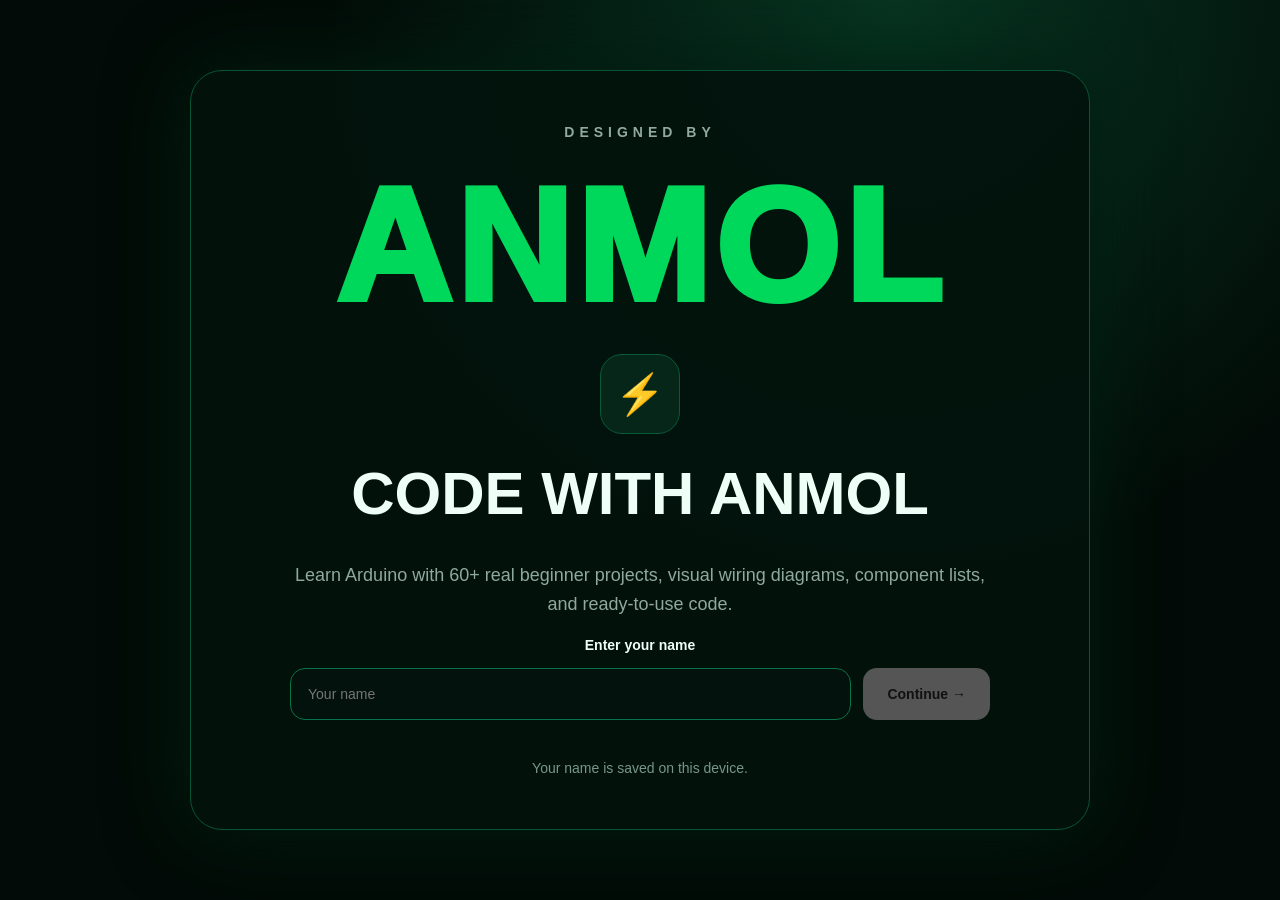
==== commit ebacead1: "Update index.html" ====
--- a/index.html
+++ b/index.html
@@ -1,9 +1,16 @@
-<!doctype html><html lang="en"><meta charset="UTF-8"><meta name="viewport" content="width=device-width,initial-scale=1"><title>CODE WITH ANMOL</title><link rel="stylesheet" href="style.css"><body>
-<section id="intro" class="intro"><div class="introbox"><div class="eyebrow">DESIGNED BY</div><div class="anmol">ANMOL</div><div class="bolt">⚡</div><h1>CODE WITH ANMOL</h1><p>Learn Arduino with simple projects, clear wiring, ready-to-use code and beginner-friendly explanations.</p><b>Enter your name:-</b><div class="name"><input id="nameInput" placeholder="Enter Your name" autocomplete="name"><button id="continue" class="btn" disabled>Continue →</button></div><p style="font-size:13px;margin-top:40px"> <b></b></p></div></section>
-<div id="app" class="app hidden"><aside class="side"><div class="brand">∞ CODE WITH ANMOL</div><div class="tag">Arduino Projects & Code Hub</div><div class="nav"><button class="active" data-cat="All">⌂ Home</button><button data-cat="All">▦ All Projects</button><button data-cat="Gate">⚙ Gates</button><button data-cat="Sensor">◉ Sensors</button><button data-cat="LED">● LEDs</button><button data-cat="Motor">◈ Motors</button><button data-cat="Display">▣ Displays</button><button data-cat="Security">♢ Security</button><button data-cat="Robot">♙ Robots</button><button data-cat="Home">⌂ Home Automation</button><button data-cat="Game">★ Games & Fun</button><button id="visitorsBtn">👥 Visitors</button></div><div class="profile">👤<br><b id="sideName"></b><br><small>Your learning profile</small></div></aside>
-<main class="main"><div class="top"><div class="brand">∞ CODE WITH ANMOL</div><div class="welcome">👋 Welcome, <span id="welcome"></span></div></div><section class="hero"><div style="flex:1"><b>🏠 Welcome to</b><h2>CODE WITH ANMOL</h2><p>Choose your Arduino board, pick a project, see components first, then open the complete code and wiring.</p></div><div class="heroart">🔌</div></section><div class="tools"><input id="search" placeholder="🔎 Search projects... e.g. servo gate, ultrasonic, LED"><select id="cat"><option>All</option><option>Gate</option><option>Sensor</option><option>LED</option><option>Motor</option><option>Display</option><option>Security</option><option>Robot</option><option>Home</option><option>Game</option></select><select id="board"><option>Arduino Uno</option><option>Arduino Nano</option><option>Arduino Mega</option></select></div><div class="heading"><h3>Featured & Popular Projects</h3><span id="count" class="count"></span></div><div id="grid" class="grid"></div></main>
-<aside class="right"><div class="sidecard"><h3>🔌 Arduino Connection</h3><div id="status" class="status">● Not Connected</div><div class="connect"><select id="connectBoard"><option>Arduino Uno</option><option>Arduino Nano</option><option>Arduino Mega</option></select><button id="connect" class="small primary">Connect</button></div><small style="color:var(--muted);display:block;margin-top:8px">USB serial requires a supported desktop Chromium browser.</small></div><div class="sidecard"><h3>🔥 Popular Projects</h3><div id="popular" class="popular"></div></div><div class="sidecard"><h3>💡 New Projects</h3><div class="popular"><button>Smart Home Automation ›</button><button>Bluetooth LED Control ›</button><button>RFID Door Lock ›</button><button>Soil Moisture Detector ›</button><button>Mini Weather Station ›</button></div></div><div class="sidecard" style="text-align:center"><div style="font-size:38px">∞</div><b style="color:var(--g)">10+ PROJECT IDEAS</b><br><small style="color:var(--muted)">Free for everyone</small></div></aside></div>
-<div id="visitorAuth" class="modal hidden"><div class="modalbox password-box"><div class="modalhead"><div><span class="badge">PRIVATE</span><h2>👥 Website Visitors</h2><p style="color:var(--muted)">Enter the owner password to view saved visitor names.</p></div><button class="close" onclick="closeVisitorAuth()">✕</button></div><input id="visitorPassword" type="password" placeholder="Enter password"><button class="btn active" style="width:100%" onclick="unlockVisitors()">Unlock Visitors</button><p id="passwordError" style="color:#ff6969;display:none">Incorrect password.</p></div></div>
-<div id="visitorPanel" class="visitor-panel hidden"><div class="visitor-box"><div class="visitor-head"><div><span class="badge">PRIVATE VISITOR LOG</span><h2>👥 Website Visitors</h2><p style="color:var(--muted)">Names entered on the welcome screen are saved on this browser.</p></div><button class="close" onclick="closeVisitors()">✕</button></div><div style="display:flex;gap:8px;margin:12px 0;flex-wrap:wrap"><button class="small primary" onclick="refreshVisitors()">↻ Refresh</button><button class="small danger" onclick="clearVisitors()">Clear Visitor History</button></div><div id="visitorList"></div></div></div>
-<div id="modal" class="modal hidden"><div class="modalbox"><div class="modalhead"><div><span id="mbadge" class="badge"></span><h2 id="mtitle"></h2><p id="mdesc" style="color:var(--muted)"></p></div><button class="close" onclick="closeModal()">✕</button></div><div class="details"><div class="detail"><h4>🧰 Components</h4><div id="mcomp"></div></div><div class="detail"><h4>📌 How it works</h4><p id="mhow" style="color:#a7c3b7;line-height:1.6"></p></div></div><div class="detail" style="margin-top:12px"><h4>🔌 Wiring</h4><div id="mwire"></div></div><div class="detail" style="margin-top:12px"><h4>💻 Arduino Code</h4><pre id="mcode" class="code"></pre></div><button class="btn active" style="margin-top:12px" onclick="copyCode()">Copy Code</button></div></div><div id="toast" class="toast hidden"></div>
+<!doctype html><html lang="en"><head><meta charset="utf-8"><meta name="viewport" content="width=device-width,initial-scale=1"><title>CODE WITH ANMOL</title><link rel="stylesheet" href="style.css"></head><body>
+<section id="intro" class="intro"><div class="introbox"><div class="eyebrow">DESIGNED BY</div><div class="anmol">ANMOL</div><div class="bolt">⚡</div><h1>CODE WITH ANMOL</h1><p>Learn Arduino with 60+ real beginner projects, visual wiring diagrams, component lists, and ready-to-use code.</p><label style="font-weight:800">Enter your name</label><div class="name"><input id="nameInput" placeholder="Your name"><button id="continue" class="btn" disabled>Continue →</button></div><div style="color:#78968a;margin-top:40px">Your name is saved on this device.</div></div></section>
+<div id="app" class="app hidden"><aside class="side"><div class="brand">∞ CODE WITH ANMOL</div><div class="tag">Arduino Projects & Code Hub</div><nav class="nav"><button class="active" data-cat="All">⌂ Home</button><button data-cat="All">▦ All Projects</button><button data-cat="Gate">⚙ Gates</button><button data-cat="Sensor">◉ Sensors</button><button data-cat="LED">● LEDs</button><button data-cat="Motor">◈ Motors</button><button data-cat="Display">▣ Displays</button><button data-cat="Security">♢ Security</button><button data-cat="Robot">♙ Robots</button><button data-cat="Home">⌂ Home Automation</button><button data-cat="Game">★ Games & Fun</button><button id="aboutNav">ⓘ About / Contact</button></nav><div class="profile">👤<br><b id="sideName"></b><br><small>Your learning profile</small></div></aside>
+<main class="main"><div class="top"><div class="brand">∞ CODE WITH ANMOL</div><div class="welcome">👋 Welcome, <span id="welcome"></span></div></div><section class="hero"><div style="flex:1"><b>🏠 Welcome to</b><h2>CODE WITH ANMOL</h2><p>Choose your Arduino board, select a project, see components first, then open the real wiring diagram and complete code.</p></div><div class="heroart">🔌</div></section><div class="tools"><input id="search" placeholder="🔎 Search 60+ projects..."><select id="cat"><option>All</option><option>Gate</option><option>Sensor</option><option>LED</option><option>Motor</option><option>Display</option><option>Security</option><option>Robot</option><option>Home</option><option>Game</option></select><select id="board"><option>Arduino Uno</option><option>Arduino Nano</option><option>Arduino Mega</option></select></div><div class="heading"><h3>Projects</h3><span id="count" class="count"></span></div><div id="grid" class="grid"></div>
+<section id="aboutSection" class="detail hidden" style="margin-top:24px;padding:24px">
+<h2 style="color:var(--g);margin-top:0">ⓘ About CODE WITH ANMOL</h2>
+<p style="color:var(--muted);line-height:1.7">Hi! I am <b style="color:#fff">ANMOL</b>. This website is made to help beginners learn Arduino through simple projects, components, wiring and ready-to-use code.</p>
+<div class="detailgrid">
+<div class="detail contact-detail"><h4><span class="contact-icon whatsapp-icon" aria-hidden="true"><svg viewBox="0 0 32 32" role="img"><path d="M19.11 17.01c-.27-.14-1.58-.78-1.82-.87-.24-.09-.42-.14-.6.14-.18.27-.69.87-.84 1.05-.15.18-.31.2-.58.07-.27-.14-1.13-.42-2.15-1.34-.8-.71-1.34-1.58-1.5-1.85-.16-.27-.02-.42.12-.56.12-.12.27-.31.4-.47.13-.16.18-.27.27-.45.09-.18.04-.34-.02-.47-.07-.14-.6-1.45-.82-1.98-.22-.52-.44-.45-.6-.46h-.51c-.18 0-.47.07-.71.34-.24.27-.93.91-.93 2.22s.96 2.58 1.09 2.76c.13.18 1.89 2.89 4.58 4.05.64.28 1.14.45 1.53.58.64.2 1.22.17 1.68.1.51-.08 1.58-.65 1.8-1.27.22-.62.22-1.16.16-1.27-.07-.11-.24-.18-.51-.31z" fill="currentColor"/><path d="M16.02 3.2c-7.08 0-12.84 5.76-12.84 12.84 0 2.26.59 4.38 1.63 6.22L3.1 28.8l6.68-1.66a12.78 12.78 0 0 0 6.24 1.62h.01c7.08 0 12.83-5.76 12.83-12.84S23.1 3.2 16.02 3.2zm0 23.22h-.01a10.34 10.34 0 0 1-5.27-1.44l-.38-.23-3.96.98 1.06-3.86-.25-.4a10.36 10.36 0 1 1 8.81 4.95z" fill="currentColor"/></svg></span> WhatsApp</h4><a id="phoneLink" href="https://wa.me/91720601213" target="_blank" rel="noopener noreferrer" style="color:var(--g);font-size:20px;font-weight:800;text-decoration:none">+91 7206013213</a><p style="color:var(--muted);font-size:12px">Click the number to open WhatsApp.</p></div>
+<div class="detail contact-detail"><h4><span class="contact-icon email-icon" aria-hidden="true">✉</span> Email</h4><a id="emailLink" href="mailto:as8839022@gmail.com" style="color:var(--g);font-size:18px;font-weight:800;text-decoration:none">as8839022@gmail.com</a><p style="color:var(--muted);font-size:12px">Click the email address to open your email app.</p></div>
+</div>
+<div class="detail" style="margin-top:12px"><h4>💚 Made for Arduino Learners</h4><p style="color:var(--muted);line-height:1.6;margin-bottom:0">For project help, wiring questions or feedback, use the contact details above.</p></div>
+</section></main>
+<aside class="right"><div class="sidecard"><h3>🔥 Popular</h3><div id="popular" class="popular"></div></div><div class="sidecard"><h3>💡 Project library</h3><div style="color:#8fa99f;line-height:1.6">Every project has components, wiring, code and board information. Use search to find what you need.</div></div><div class="sidecard" style="text-align:center"><div style="font-size:38px">∞</div><b style="color:#00e676">80+ PROJECTS</b><br><small style="color:#78968a">Free for everyone</small></div></aside></div>
+<div id="modal" class="modal hidden"><div class="modalbox"><div class="modalhead"><div><span id="mbadge" class="badge"></span><h2 id="mtitle"></h2><p id="mdesc" style="color:#91aaa0"></p><div id="mboard" style="color:#00e676;font-weight:800"></div></div><button class="close" onclick="closeModal()">✕</button></div><div class="detailgrid"><div class="detail"><h4>🧰 Components</h4><div id="mcomp"></div></div><div class="detail"><h4>📚 Libraries / Notes</h4><div id="mlib" style="color:#a7c3b7;line-height:1.6"></div></div></div><div class="detail"><h4>🔌 Real Wiring Diagram</h4><svg id="diagram" class="diagram" viewBox="0 0 900 360" preserveAspectRatio="xMidYMid meet"></svg><div id="mwire" style="margin-top:8px"></div></div><div class="detail"><h4>💻 Arduino Code</h4><div id="mcode" class="code"></div><div class="code-actions"><button class="btn active" onclick="copyCode()">Copy Code</button></div></div></div></div><div id="toast" class="toast hidden"></div>
 <script src="script.js"></script></body></html>
--- a/style.css
+++ b/style.css
@@ -1,1027 +1,18 @@
-* {
-  box-sizing: border-box;
-}
 
-:root {
-  --green: #00c853;
-  --green-dark: #009c41;
-  --green-soft: #d8ffe6;
-  --bg: #07100b;
-  --panel: #0d1711;
-  --panel-2: #111e15;
-  --line: rgba(0, 200, 83, 0.18);
-  --text: #f2fff5;
-  --muted: #91a69a;
-  --danger: #ff6262;
-  --shadow: 0 20px 60px rgba(0, 0, 0, 0.35);
-}
+:root{--bg:#03120d;--card:#061b12;--line:#08734a;--g:#00e676;--text:#edfff7;--muted:#8fa99f;--danger:#ff6464}*{box-sizing:border-box}body{margin:0;background:radial-gradient(circle at 70% 0,#073521,#020b07 45%);color:var(--text);font:14px Inter,Segoe UI,Arial,sans-serif}button,input,select{font:inherit}button{cursor:pointer}.hidden{display:none!important}.intro{min-height:100vh;display:grid;place-items:center;padding:20px}.introbox{width:min(900px,100%);min-height:760px;border:1px solid #075535;border-radius:32px;background:#03130cee;display:flex;flex-direction:column;align-items:center;justify-content:center;text-align:center;box-shadow:0 0 80px #001f12}.eyebrow{letter-spacing:5px;color:#91a99f;font-weight:800}.anmol{font-size:clamp(70px,15vw,160px);line-height:.9;font-weight:950;color:#00d85b;letter-spacing:5px;margin:35px 0}.bolt{font-size:40px;width:80px;height:80px;display:grid;place-items:center;border:1px solid #075b39;border-radius:22px;background:#062619;margin-bottom:25px}.intro h1{font-size:clamp(35px,6vw,60px);margin:0 0 15px}.intro p{max-width:720px;color:var(--muted);font-size:18px;line-height:1.6}.name{display:flex;gap:12px;width:min(700px,92%);margin-top:15px}.name input{flex:1;background:#03120c;border:1px solid var(--line);color:#fff;padding:17px;border-radius:15px;outline:0}.btn{border:0;border-radius:14px;padding:15px 24px;font-weight:900;background:#555;color:#111}.btn.active{background:var(--g)}.app{display:grid;grid-template-columns:220px 1fr 310px;min-height:100vh}.side{background:#02100b;border-right:1px solid #06432c;padding:18px;position:sticky;top:0;height:100vh}.brand{color:var(--g);font-size:19px;font-weight:950}.tag{color:var(--muted);font-size:12px;margin:5px 0 20px}.nav{display:grid;gap:5px}.nav button{border:0;background:transparent;color:#c8ddd5;text-align:left;padding:12px;border-radius:10px}.nav button:hover,.nav button.active{background:#073a27;color:var(--g)}.profile{position:absolute;bottom:18px;left:18px;right:18px;border:1px solid var(--line);padding:13px;border-radius:13px;color:var(--muted)}.profile b{color:#fff}.main{padding:20px;min-width:0}.top{display:flex;justify-content:space-between;align-items:center;gap:12px;margin-bottom:15px}.welcome{border:1px solid var(--line);background:#062218;border-radius:12px;padding:11px 16px;font-weight:800}.hero{display:flex;align-items:center;gap:30px;border:1px solid #08734a;border-radius:18px;padding:24px;background:linear-gradient(110deg,#051a11,#06301d);margin-bottom:16px}.hero h2{font-size:32px;color:var(--g);margin:8px 0}.hero p{color:var(--muted);line-height:1.6}.heroart{font-size:90px}.tools{display:grid;grid-template-columns:1fr 145px 145px;gap:10px;margin-bottom:18px}.tools input,.tools select{background:#04150e;color:#dfffee;border:1px solid var(--line);padding:12px;border-radius:11px;outline:0}.heading{display:flex;justify-content:space-between;margin:14px 0 10px}.heading h3{margin:0}.count{color:var(--muted)}.grid{display:grid;grid-template-columns:repeat(3,minmax(0,1fr));gap:14px}.card{border:1px solid #07613e;border-radius:14px;overflow:hidden;background:linear-gradient(150deg,#061c13,#03140e);transition:.18s}.card:hover{transform:translateY(-2px);border-color:var(--g)}.pic{height:125px;display:grid;place-items:center;font-size:58px;background:linear-gradient(135deg,#0b3a25,#06140e)}.body{padding:13px}.badge{display:inline-block;background:var(--g);color:#00150a;border-radius:20px;padding:4px 8px;font-size:10px;font-weight:900}.card h4{margin:7px 0}.card p{color:var(--muted);line-height:1.45;font-size:12px;min-height:34px}.chips{display:flex;flex-wrap:wrap;gap:4px}.chip{font-size:10px;color:#b8d2c7;border:1px solid #155b3d;background:#09291d;border-radius:7px;padding:4px 6px}.actions{display:flex;gap:6px;margin-top:11px}.small{flex:1;padding:8px;border:1px solid #086844;background:#061c13;color:#dfffee;border-radius:8px;font-size:11px}.small.primary{background:var(--g);color:#00150a;font-weight:900}.right{border-left:1px solid #06432c;background:#02100b;padding:18px}.sidecard{border:1px solid #08704a;background:#041810;border-radius:14px;padding:14px;margin-bottom:14px}.sidecard h3{color:var(--g);margin:0 0 10px}.popular{display:grid;gap:5px}.popular button{border:0;background:transparent;color:#c8ddd5;text-align:left;padding:8px;border-radius:7px}.popular button:hover{background:#092a1e;color:var(--g)}.modal{position:fixed;inset:0;background:#000c;display:grid;place-items:center;padding:18px;z-index:20}.modalbox{width:min(1000px,100%);max-height:94vh;overflow:auto;background:#061a12;border:1px solid #08734a;border-radius:18px;padding:20px}.modalhead{display:flex;justify-content:space-between;gap:15px}.close{background:#153528;color:#fff;border:0;border-radius:9px;padding:8px 12px}.detailgrid{display:grid;grid-template-columns:1fr 1fr;gap:12px}.detail{background:#03120d;border:1px solid #075d3a;border-radius:12px;padding:13px;margin-top:12px}.detail h4{color:var(--g);margin:0 0 9px}.wire{padding:6px 0;border-bottom:1px solid #0a2d20;font-size:12px}.code{white-space:pre;overflow:auto;background:#020b08;border-radius:10px;padding:14px;color:#c9f7df;font:12px Consolas,monospace;line-height:1.5}.diagram{width:100%;height:560px;background:#020b08;border-radius:12px;border:1px solid #0b3d29;display:block;box-shadow:inset 0 0 35px #0008}.tabs{display:flex;gap:7px;margin-top:10px}.tabs button{border:1px solid #086844;background:#061c13;color:#dfffee;border-radius:8px;padding:8px 12px}.tabs button.active{background:var(--g);color:#00150a}.toast{position:fixed;right:20px;bottom:20px;background:#073a27;border:1px solid var(--g);padding:13px 16px;border-radius:12px;z-index:50}@media(max-width:1150px){.app{grid-template-columns:190px 1fr}.right{display:none}.grid{grid-template-columns:repeat(2,minmax(0,1fr))}}@media(max-width:700px){.diagram{height:520px}.app{display:block}.side{position:static;height:auto;border-right:0;border-bottom:1px solid #06432c}.nav{grid-template-columns:repeat(3,1fr);display:grid}.profile{display:none}.main{padding:12px}.tools{grid-template-columns:1fr}.grid{grid-template-columns:1fr}.hero{display:block}.heroart{display:none}.detailgrid{grid-template-columns:1fr}.name{flex-direction:column}.top{align-items:flex-start;flex-direction:column}.diagram{height:300px}}
 
-html {
-  scroll-behavior: smooth;
-}
 
-body {
-  margin: 0;
-  min-height: 100vh;
-  font-family: Inter, system-ui, -apple-system, BlinkMacSystemFont, "Segoe UI", sans-serif;
-  background:
-    radial-gradient(circle at 75% 5%, rgba(0, 200, 83, 0.09), transparent 30%),
-    var(--bg);
-  color: var(--text);
-}
+/* Fix sidebar/profile overlap and keep the navigation usable on smaller screens. */
+.side{display:flex;flex-direction:column;overflow:hidden}.nav{flex:1;min-height:0;overflow-y:auto;padding-right:2px}.profile{position:static;flex:0 0 auto;margin-top:14px}.nav button{min-width:0;white-space:normal;line-height:1.25}.code-actions{display:flex;gap:8px;flex-wrap:wrap;margin-top:10px}.code-actions .btn{margin-top:0!important}status{display:flex;align-items:center;gap:5px}.modalbox{width:min(1100px,100%)}.code{max-height:430px}.diagram{height:560px}
+@media(max-width:1150px){.side{min-height:100vh}.profile{margin-top:12px}.nav{max-height:calc(100vh - 150px)}}
+@media(max-width:700px){.side{min-height:auto;overflow:visible}.nav{overflow:visible;max-height:none}.profile{display:block;margin-top:10px}.code-actions{flex-direction:column}.code-actions .btn{width:100%}}
 
-button,
-input,
-textarea,
-select {
-  font: inherit;
-}
 
-button {
-  cursor: pointer;
-}
-
-.hidden {
-  display: none !important;
-}
-
-/* ---------- Intro ---------- */
-
-.intro-screen {
-  min-height: 100vh;
-  display: grid;
-  place-items: center;
-  padding: 24px;
-  background:
-    linear-gradient(rgba(0, 200, 83, 0.03) 1px, transparent 1px),
-    linear-gradient(90deg, rgba(0, 200, 83, 0.03) 1px, transparent 1px),
-    radial-gradient(circle at center, #102719, #050a07 70%);
-  background-size: 30px 30px, 30px 30px, auto;
-}
-
-.intro-card {
-  width: min(720px, 100%);
-  padding: 52px 42px;
-  text-align: center;
-  border: 1px solid var(--line);
-  border-radius: 28px;
-  background: rgba(8, 18, 11, 0.88);
-  box-shadow: var(--shadow);
-  backdrop-filter: blur(18px);
-}
-
-.eyebrow,
-.tiny-label {
-  color: #82a290;
-  letter-spacing: 0.22em;
-  font-size: 11px;
-  font-weight: 800;
-}
-
-.intro-card h1 {
-  margin: 8px 0 4px;
-  font-size: clamp(70px, 14vw, 130px);
-  line-height: 0.9;
-  letter-spacing: 0.08em;
-  color: var(--green);
-  text-shadow: 0 0 38px rgba(0, 200, 83, 0.26);
-}
-
-.chip-logo {
-  width: 64px;
-  height: 64px;
-  display: grid;
-  place-items: center;
-  margin: 24px auto 10px;
-  border-radius: 18px;
-  background: #0e2817;
-  border: 1px solid var(--line);
-  font-size: 28px;
-}
-
-.intro-card h2 {
-  margin: 0 0 12px;
-  font-size: clamp(26px, 5vw, 42px);
-}
-
-.intro-card p {
-  max-width: 560px;
-  margin: 0 auto 24px;
-  color: var(--muted);
-  line-height: 1.7;
-}
-
-.intro-card label {
-  display: block;
-  text-align: left;
-  margin: 0 auto 8px;
-  width: min(560px, 100%);
-  color: #cdebd6;
-  font-size: 13px;
-  font-weight: 700;
-}
-
-.access-row {
-  width: min(560px, 100%);
-  display: grid;
-  grid-template-columns: 1fr auto;
-  gap: 10px;
-  margin: 0 auto;
-}
-
-.access-row input,
-.search,
-.device-settings input,
-.device-settings select,
-.serial-card textarea,
-.serial-grid textarea {
-  width: 100%;
-  color: var(--text);
-  background: #09120c;
-  border: 1px solid var(--line);
-  border-radius: 12px;
-  padding: 14px 15px;
-  outline: none;
-}
-
-.access-row input:focus,
-.search:focus,
-.device-settings input:focus,
-.device-settings select:focus,
-.serial-grid textarea:focus {
-  border-color: var(--green);
-  box-shadow: 0 0 0 3px rgba(0, 200, 83, 0.08);
-}
-
-.primary-btn,
-.secondary-btn {
-  min-height: 46px;
-  border-radius: 12px;
-  padding: 0 18px;
-  border: 1px solid transparent;
-  font-weight: 800;
-  transition: 0.2s ease;
-}
-
-.primary-btn {
-  color: #041108;
-  background: var(--green);
-}
-
-.primary-btn:hover {
-  background: #19e66c;
-  transform: translateY(-1px);
-}
-
-.secondary-btn {
-  color: #dcf9e4;
-  background: #0d1a11;
-  border-color: var(--line);
-}
-
-.secondary-btn:hover {
-  border-color: rgba(0, 200, 83, 0.4);
-  transform: translateY(-1px);
-}
-
-.message {
-  min-height: 22px;
-  margin: 12px auto 0 !important;
-  color: #ff8b8b !important;
-}
-
-.hint {
-  font-size: 12px !important;
-  margin-top: 16px !important;
-}
-
-/* ---------- App shell ---------- */
-
-.app {
-  min-height: 100vh;
-  display: grid;
-  grid-template-columns: 260px 1fr;
-}
-
-.sidebar {
-  position: sticky;
-  top: 0;
-  height: 100vh;
-  padding: 26px 18px;
-  border-right: 1px solid var(--line);
-  background: rgba(7, 16, 11, 0.9);
-  backdrop-filter: blur(16px);
-}
-
-.brand {
-  display: flex;
-  align-items: center;
-  gap: 11px;
-  margin-bottom: 34px;
-}
-
-.brand-mark {
-  width: 42px;
-  height: 42px;
-  display: grid;
-  place-items: center;
-  border-radius: 12px;
-  color: #041108;
-  background: var(--green);
-  font-size: 22px;
-}
-
-.brand-name {
-  font-weight: 900;
-  letter-spacing: 0.12em;
-}
-
-.brand-sub {
-  color: var(--muted);
-  font-size: 11px;
-  margin-top: 2px;
-}
-
-.nav {
-  display: grid;
-  gap: 8px;
-}
-
-.nav-item {
-  width: 100%;
-  border: 0;
-  background: transparent;
-  color: #9bb0a2;
-  text-align: left;
-  padding: 13px 14px;
-  border-radius: 11px;
-  font-weight: 700;
-}
-
-.nav-item:hover,
-.nav-item.active {
-  color: #e8fff0;
-  background: #0d2014;
-}
-
-.nav-item.active {
-  box-shadow: inset 3px 0 0 var(--green);
-}
-
-.sidebar-footer {
-  position: absolute;
-  left: 18px;
-  right: 18px;
-  bottom: 24px;
-}
-
-.designer-small {
-  padding-top: 18px;
-  border-top: 1px solid var(--line);
-  color: #748a7a;
-  font-size: 12px;
-}
-
-.designer-small strong {
-  color: var(--green);
-}
-
-.main {
-  width: 100%;
-  min-width: 0;
-  padding: 28px;
-}
-
-.topbar {
-  display: flex;
-  justify-content: space-between;
-  gap: 20px;
-  align-items: center;
-  margin-bottom: 22px;
-}
-
-.topbar h2 {
-  margin: 5px 0;
-  font-size: clamp(24px, 4vw, 38px);
-}
-
-.topbar h2 span,
-.hero h1 span {
-  color: var(--green);
-}
-
-.topbar p {
-  margin: 0;
-  color: var(--muted);
-}
-
-.top-status {
-  display: inline-flex;
-  align-items: center;
-  gap: 9px;
-  padding: 10px 13px;
-  border: 1px solid var(--line);
-  border-radius: 999px;
-  color: #adc2b4;
-  background: #0a160e;
-  white-space: nowrap;
-  font-size: 12px;
-  font-weight: 800;
-}
-
-.status-dot {
-  width: 8px;
-  height: 8px;
-  border-radius: 50%;
-  background: #75877a;
-}
-
-.status-dot.connected {
-  background: var(--green);
-  box-shadow: 0 0 12px rgba(0, 200, 83, 0.6);
-}
-
-/* ---------- Sections ---------- */
-
-.section {
-  display: none;
-}
-
-.active-section {
-  display: block;
-}
-
-.hero {
-  display: grid;
-  grid-template-columns: 1.25fr 0.75fr;
-  gap: 24px;
-  align-items: stretch;
-  margin-bottom: 20px;
-}
-
-.hero-text,
-.hero-art,
-.stat,
-.info-card,
-.device-panel,
-.about-card {
-  border: 1px solid var(--line);
-  background: linear-gradient(145deg, rgba(17, 30, 21, 0.96), rgba(9, 18, 12, 0.96));
-  box-shadow: var(--shadow);
-}
-
-.hero-text {
-  padding: clamp(28px, 5vw, 54px);
-  border-radius: 24px;
-}
-
-.pill {
-  display: inline-block;
-  padding: 7px 10px;
-  color: #84eaa8;
-  border: 1px solid rgba(0, 200, 83, 0.25);
-  border-radius: 999px;
-  background: rgba(0, 200, 83, 0.06);
-  font-size: 10px;
-  font-weight: 900;
-  letter-spacing: 0.12em;
-}
-
-.hero h1 {
-  margin: 18px 0 12px;
-  font-size: clamp(36px, 6vw, 70px);
-  line-height: 1.02;
-}
-
-.hero p {
-  color: var(--muted);
-  max-width: 680px;
-  line-height: 1.7;
-}
-
-.hero-actions {
-  display: flex;
-  flex-wrap: wrap;
-  gap: 10px;
-  margin-top: 24px;
-}
-
-.hero-art {
-  display: grid;
-  place-items: center;
-  min-height: 330px;
-  border-radius: 24px;
-  overflow: hidden;
-  position: relative;
-}
-
-.board-visual {
-  width: min(300px, 75%);
-  aspect-ratio: 1.75;
-  position: relative;
-  border-radius: 22px;
-  padding: 24px;
-  background: linear-gradient(145deg, #17753e, #0e4f2a);
-  box-shadow: 0 25px 70px rgba(0, 200, 83, 0.15);
-  transform: rotate(-4deg);
-}
-
-.board-visual::before,
-.board-visual::after {
-  content: "";
-  position: absolute;
-  width: 18px;
-  height: 18px;
-  border: 2px solid rgba(255,255,255,0.28);
-  border-radius: 50%;
-}
-
-.board-visual::before {
-  left: 14px;
-  top: 14px;
-}
-
-.board-visual::after {
-  right: 14px;
-  bottom: 14px;
-}
-
-.usb-port {
-  position: absolute;
-  left: -10px;
-  top: 45px;
-  width: 35px;
-  height: 56px;
-  border-radius: 6px 0 0 6px;
-  background: #adb4ae;
-  border: 4px solid #6d766f;
-}
-
-.board-title {
-  color: #eaffef;
-  font-weight: 1000;
-  letter-spacing: 0.08em;
-  font-size: 18px;
-}
-
-.board-led {
-  width: 12px;
-  height: 12px;
-  margin-top: 30px;
-  border-radius: 50%;
-  background: #ffe06a;
-  box-shadow: 0 0 20px rgba(255, 224, 106, 0.8);
-}
-
-.board-pins {
-  margin-top: 28px;
-  height: 28px;
-  background:
-    repeating-linear-gradient(
-      90deg,
-      #dbe9df 0 6px,
-      transparent 6px 18px
-    );
-  opacity: 0.4;
-}
-
-.board-label {
-  margin-top: 12px;
-  color: #c4f7d5;
-  font-size: 10px;
-  letter-spacing: 0.12em;
-  font-weight: 800;
-}
-
-.stats {
-  display: grid;
-  grid-template-columns: repeat(4, 1fr);
-  gap: 12px;
-  margin-bottom: 20px;
-}
-
-.stat {
-  border-radius: 18px;
-  padding: 20px;
-}
-
-.stat span {
-  font-size: 22px;
-}
-
-.stat strong {
-  display: block;
-  margin-top: 8px;
-  color: var(--green);
-  font-size: 25px;
-}
-
-.stat small {
-  color: var(--muted);
-}
-
-.info-grid {
-  display: grid;
-  grid-template-columns: repeat(3, 1fr);
-  gap: 12px;
-}
-
-.info-card {
-  border-radius: 18px;
-  padding: 22px;
-}
-
-.info-icon {
-  font-size: 25px;
-}
-
-.info-card h3 {
-  margin: 10px 0 6px;
-}
-
-.info-card p {
-  margin: 0;
-  color: var(--muted);
-  line-height: 1.6;
-}
-
-/* ---------- Projects ---------- */
-
-.section-heading {
-  display: flex;
-  justify-content: space-between;
-  align-items: end;
-  gap: 20px;
-  margin: 10px 0 18px;
-}
-
-.section-heading h2 {
-  margin: 6px 0 4px;
-  font-size: 32px;
-}
-
-.section-heading p {
-  margin: 0;
-  color: var(--muted);
-}
-
-.search {
-  width: min(340px, 100%);
-}
-
-.project-grid {
-  display: grid;
-  grid-template-columns: repeat(auto-fill, minmax(250px, 1fr));
-  gap: 14px;
-}
-
-.project-card {
-  border: 1px solid var(--line);
-  border-radius: 18px;
-  padding: 18px;
-  background: #0b1710;
-  transition: 0.2s ease;
-}
-
-.project-card:hover {
-  transform: translateY(-3px);
-  border-color: rgba(0, 200, 83, 0.42);
-}
-
-.project-number {
-  color: var(--green);
-  font-size: 11px;
-  font-weight: 900;
-}
-
-.project-card h3 {
-  margin: 10px 0 7px;
-  font-size: 18px;
-}
-
-.project-card p {
-  min-height: 56px;
-  margin: 0;
-  color: var(--muted);
-  line-height: 1.55;
-  font-size: 13px;
-}
-
-.project-meta {
-  margin: 14px 0;
-  display: flex;
-  justify-content: space-between;
-  gap: 8px;
-  color: #9eb4a5;
-  font-size: 11px;
-}
-
-.project-open {
-  width: 100%;
-}
-
-/* ---------- Device ---------- */
-
-.device-panel {
-  padding: 22px;
-  border-radius: 22px;
-}
-
-.device-header {
-  display: grid;
-  grid-template-columns: auto 1fr auto;
-  gap: 16px;
-  align-items: center;
-}
-
-.device-icon {
-  width: 56px;
-  height: 56px;
-  display: grid;
-  place-items: center;
-  border-radius: 15px;
-  background: #0e2918;
-  font-size: 27px;
-}
-
-.device-header h3 {
-  margin: 0 0 4px;
-}
-
-.device-header p {
-  margin: 0;
-  color: var(--muted);
-}
-
-.device-badge {
-  padding: 8px 11px;
-  border-radius: 999px;
-  font-size: 10px;
-  font-weight: 900;
-  letter-spacing: 0.12em;
-}
-
-.device-badge.disconnected {
-  color: #ff9999;
-  background: rgba(255, 98, 98, 0.08);
-  border: 1px solid rgba(255, 98, 98, 0.18);
-}
-
-.device-badge.connected {
-  color: #85f0aa;
-  background: rgba(0, 200, 83, 0.08);
-  border: 1px solid rgba(0, 200, 83, 0.22);
-}
-
-.device-actions {
-  display: flex;
-  gap: 10px;
-  flex-wrap: wrap;
-  margin: 20px 0;
-}
-
-.device-actions button:disabled,
-#sendSerialBtn:disabled {
-  opacity: 0.45;
-  cursor: not-allowed;
-}
-
-.device-settings {
-  display: grid;
-  grid-template-columns: 110px 170px 140px 1fr auto;
-  gap: 10px;
-  align-items: center;
-  padding: 16px;
-  background: #09140d;
-  border: 1px solid rgba(255,255,255,0.05);
-  border-radius: 15px;
-}
-
-.device-settings label {
-  color: #90a899;
-  font-size: 12px;
-  font-weight: 800;
-}
-
-.device-settings input,
-.device-settings select {
-  min-width: 0;
-}
-
-.serial-grid {
-  display: grid;
-  grid-template-columns: 1fr 1fr;
-  gap: 12px;
-  margin-top: 12px;
-}
-
-.terminal-card {
-  border-radius: 15px;
-  background: #050b07;
-  border: 1px solid rgba(255,255,255,0.05);
-  overflow: hidden;
-}
-
-.terminal-title {
-  display: flex;
-  justify-content: space-between;
-  align-items: center;
-  padding: 12px 14px;
-  color: #b9cbbf;
-  background: #09140d;
-  font-size: 12px;
-  font-weight: 800;
-}
-
-.mini-btn {
-  border: 0;
-  color: #9bb0a1;
-  background: transparent;
-  font-size: 11px;
-  font-weight: 800;
-}
-
-#serialOutput {
-  height: 260px;
-  margin: 0;
-  padding: 14px;
-  overflow: auto;
-  white-space: pre-wrap;
-  color: #aaf5bf;
-  font: 12px/1.6 ui-monospace, SFMono-Regular, Consolas, monospace;
-}
-
-.serial-grid textarea {
-  min-height: 230px;
-  border: 0;
-  border-radius: 0;
-  resize: vertical;
-  font: 12px/1.6 ui-monospace, SFMono-Regular, Consolas, monospace;
-}
-
-.serial-grid #sendSerialBtn {
-  margin: 0 12px 12px;
-}
-
-.notice {
-  margin-top: 12px;
-  padding: 14px;
-  border-radius: 13px;
-  color: #a9bdb0;
-  background: #0a1710;
-  border: 1px solid rgba(255, 224, 106, 0.1);
-  line-height: 1.6;
-  font-size: 12px;
-}
-
-/* ---------- About ---------- */
-
-.about-card {
-  display: grid;
-  grid-template-columns: 260px 1fr;
-  gap: 24px;
-  align-items: center;
-  padding: 28px;
-  border-radius: 22px;
-}
-
-.about-card h2 {
-  font-size: 48px;
-  margin: 7px 0 10px;
-  color: var(--green);
-}
-
-.about-card p {
-  color: var(--muted);
-  line-height: 1.8;
-}
-
-.about-photo {
-  min-height: 260px;
-  display: grid;
-  place-items: center;
-  border-radius: 20px;
-  background:
-    linear-gradient(145deg, #123820, #07110b);
-  border: 1px dashed rgba(0, 200, 83, 0.35);
-}
-
-.photo-placeholder {
-  width: 120px;
-  height: 120px;
-  display: grid;
-  place-items: center;
-  border-radius: 50%;
-  color: #061108;
-  background: var(--green);
-  font-weight: 1000;
-  letter-spacing: 0.08em;
-}
-
-.muted {
-  color: #668071 !important;
-}
-
-/* ---------- Modal ---------- */
-
-.modal {
-  position: fixed;
-  inset: 0;
-  z-index: 50;
-  display: grid;
-  place-items: center;
-  padding: 20px;
-  background: rgba(0, 0, 0, 0.74);
-  backdrop-filter: blur(10px);
-}
-
-.modal-card {
-  width: min(820px, 100%);
-  max-height: 90vh;
-  overflow: auto;
-  position: relative;
-  padding: 28px;
-  border-radius: 22px;
-  background: #0c1710;
-  border: 1px solid rgba(0, 200, 83, 0.28);
-  box-shadow: var(--shadow);
-}
-
-.modal-close {
-  position: absolute;
-  top: 10px;
-  right: 14px;
-  width: 38px;
-  height: 38px;
-  border: 0;
-  border-radius: 50%;
-  color: #c5d8cb;
-  background: #101f15;
-  font-size: 26px;
-}
-
-.modal-card h2 {
-  margin-right: 44px;
-}
-
-.code-block {
-  margin-top: 15px;
-  background: #030704;
-  border: 1px solid rgba(0, 200, 83, 0.12);
-  border-radius: 13px;
-  overflow: auto;
-}
-
-.code-block pre {
-  margin: 0;
-  padding: 16px;
-  color: #b9f5c8;
-  font: 12px/1.6 ui-monospace, SFMono-Regular, Consolas, monospace;
-}
-
-.modal-actions {
-  display: flex;
-  gap: 10px;
-  margin-top: 14px;
-}
-
-/* ---------- Toast ---------- */
-
-.toast {
-  position: fixed;
-  right: 18px;
-  bottom: 18px;
-  z-index: 100;
-  max-width: min(380px, calc(100vw - 36px));
-  padding: 14px 16px;
-  border-radius: 13px;
-  background: #d9ffe5;
-  color: #06220f;
-  font-weight: 800;
-  box-shadow: var(--shadow);
-  transform: translateY(20px);
-  opacity: 0;
-  pointer-events: none;
-  transition: 0.25s ease;
-}
-
-.toast.show {
-  transform: translateY(0);
-  opacity: 1;
-}
-
-/* ---------- Responsive ---------- */
-
-@media (max-width: 1050px) {
-  .app {
-    grid-template-columns: 1fr;
-  }
-
-  .sidebar {
-    position: static;
-    height: auto;
-    border-right: 0;
-    border-bottom: 1px solid var(--line);
-  }
-
-  .nav {
-    display: flex;
-    flex-wrap: wrap;
-  }
-
-  .nav-item {
-    width: auto;
-  }
-
-  .sidebar-footer {
-    position: static;
-    margin-top: 18px;
-  }
-
-  .hero {
-    grid-template-columns: 1fr;
-  }
-
-  .stats {
-    grid-template-columns: repeat(2, 1fr);
-  }
-
-  .device-settings {
-    grid-template-columns: 1fr 1fr;
-  }
-
-  .device-settings label {
-    align-self: center;
-  }
-}
-
-@media (max-width: 760px) {
-  .main {
-    padding: 18px;
-  }
-
-  .topbar,
-  .section-heading {
-    align-items: flex-start;
-    flex-direction: column;
-  }
-
-  .top-status {
-    align-self: flex-start;
-  }
-
-  .info-grid,
-  .serial-grid,
-  .about-card {
-    grid-template-columns: 1fr;
-  }
-
-  .stats {
-    grid-template-columns: 1fr 1fr;
-  }
-
-  .device-header {
-    grid-template-columns: auto 1fr;
-  }
-
-  .device-badge {
-    grid-column: 2;
-    width: fit-content;
-  }
-
-  .device-settings {
-    grid-template-columns: 1fr;
-  }
-
-  .access-row {
-    grid-template-columns: 1fr;
-  }
-}
-
-@media (max-width: 500px) {
-  .intro-card {
-    padding: 34px 18px;
-  }
-
-  .stats {
-    grid-template-columns: 1fr;
-  }
-
-  .hero-text {
-    padding: 28px 22px;
-  }
-
-  .hero-actions,
-  .modal-actions {
-    flex-direction: column;
-  }
-
-  .hero-actions button,
-  .modal-actions button {
-    width: 100%;
-  }
-
-  .about-card {
-    padding: 20px;
-  }
-}
+/* About / Contact links */
+.contact-detail h4{display:flex;align-items:center;gap:8px}
+.contact-icon{width:25px;height:25px;display:inline-flex;align-items:center;justify-content:center;border-radius:50%;flex:0 0 25px}
+.whatsapp-icon{color:#25D366}
+.whatsapp-icon svg{width:25px;height:25px;display:block}
+.email-icon{color:var(--g);font-size:21px;font-weight:800;line-height:1}
+#phoneLink,#emailLink{display:inline-block;transition:opacity .15s,transform .15s}
+#phoneLink:hover,#emailLink:hover{opacity:.85;transform:translateX(2px)}
